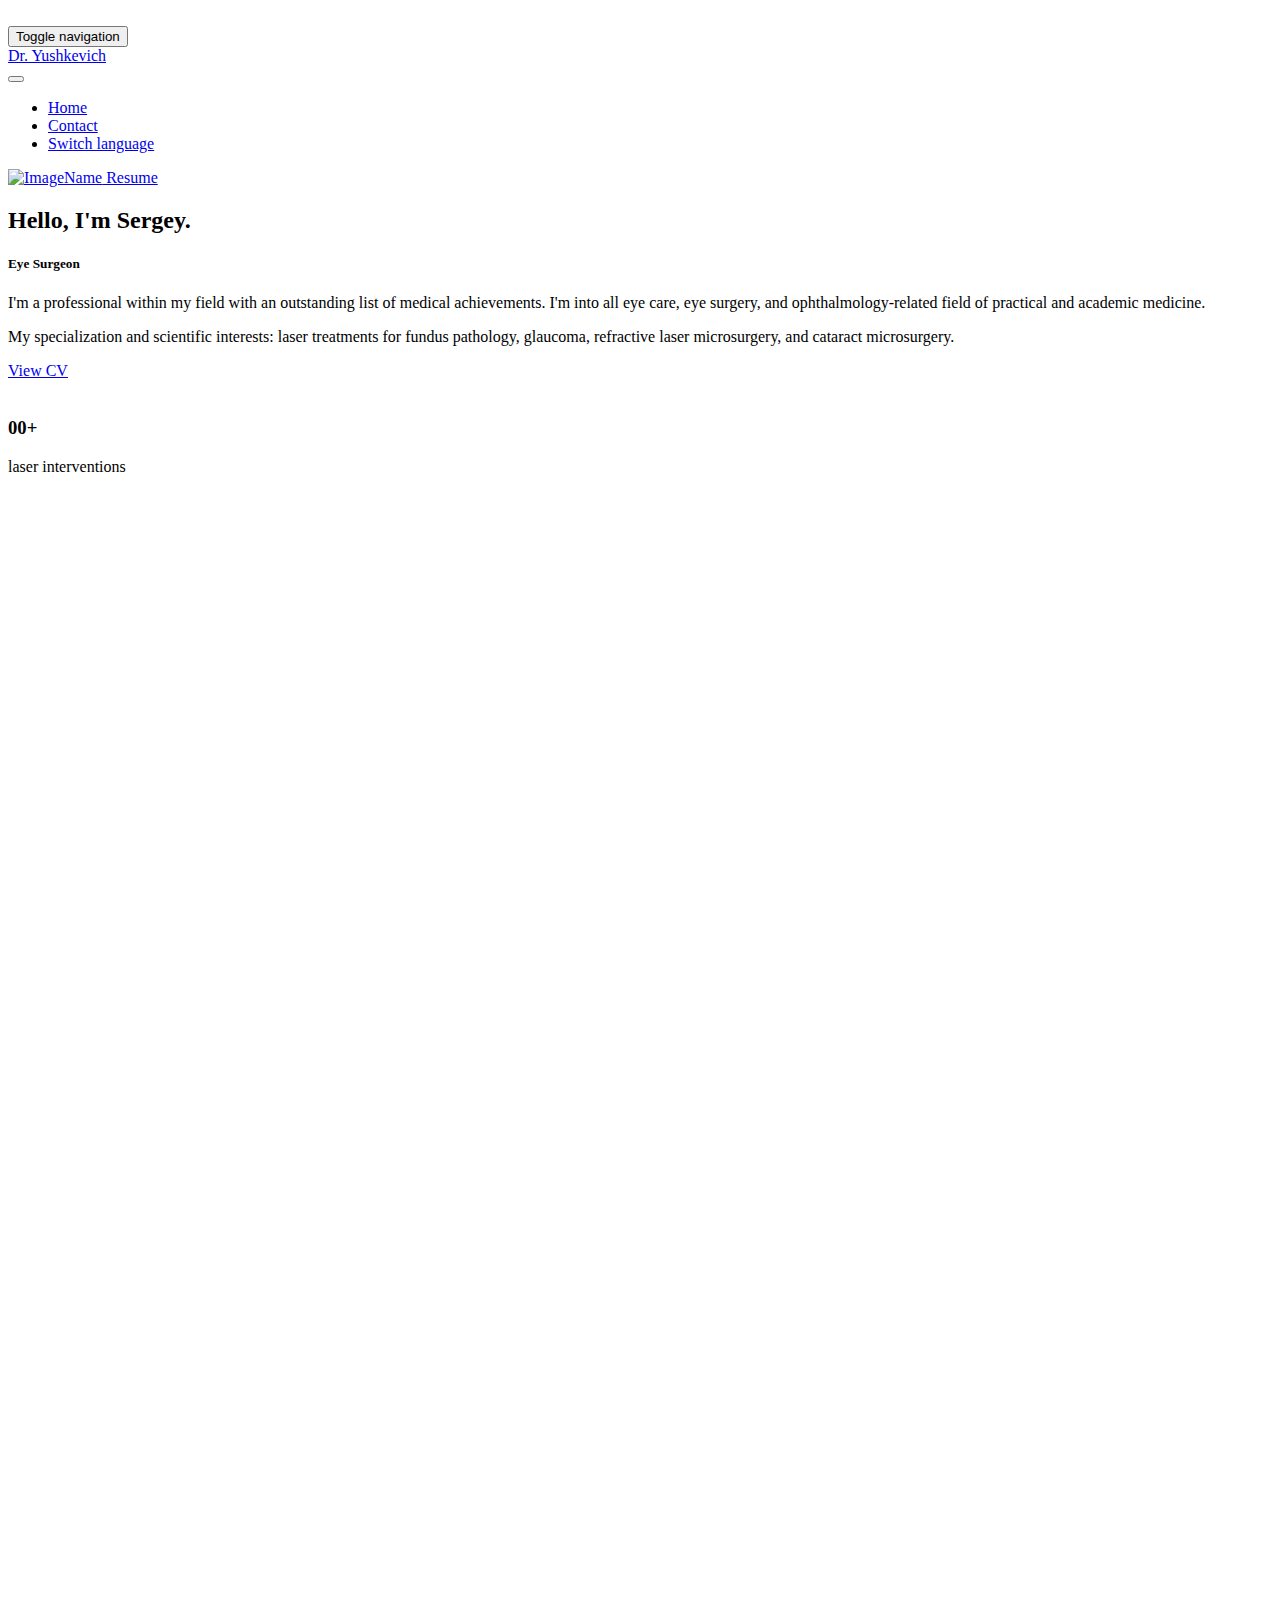
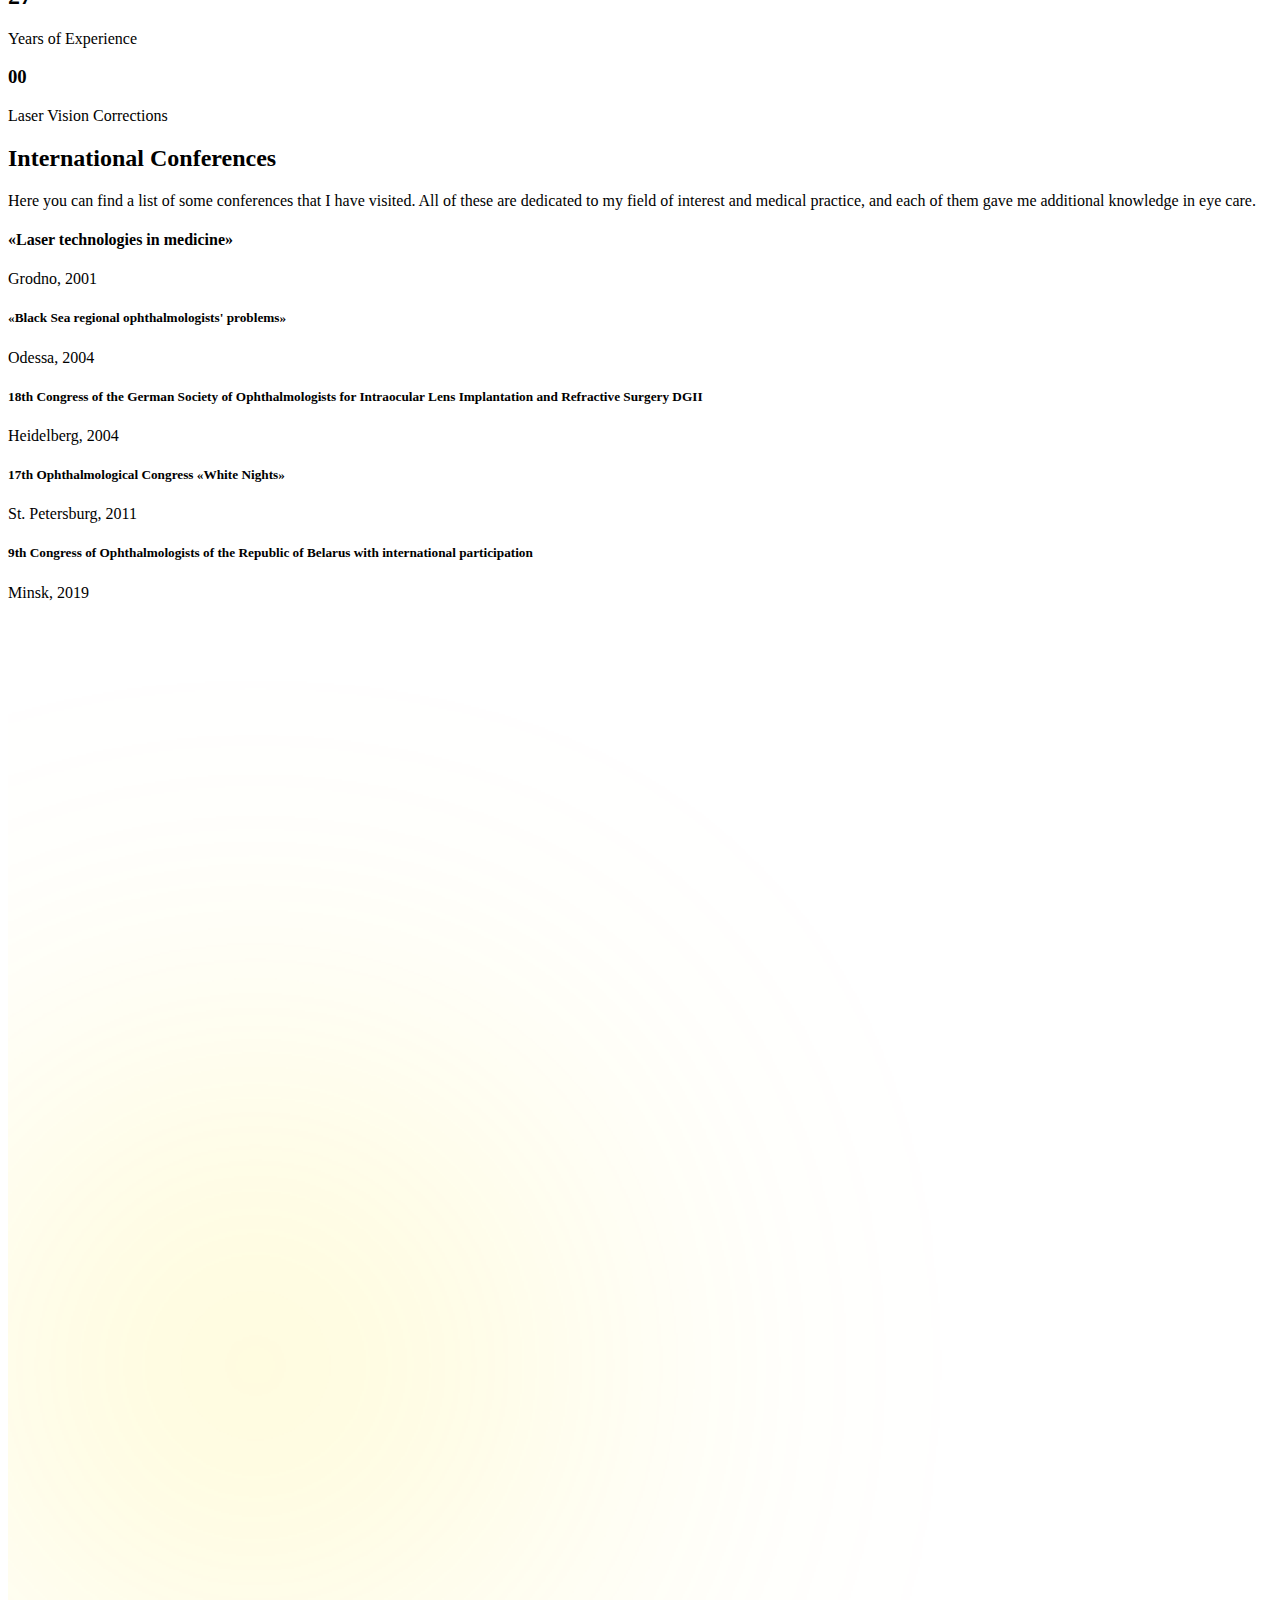
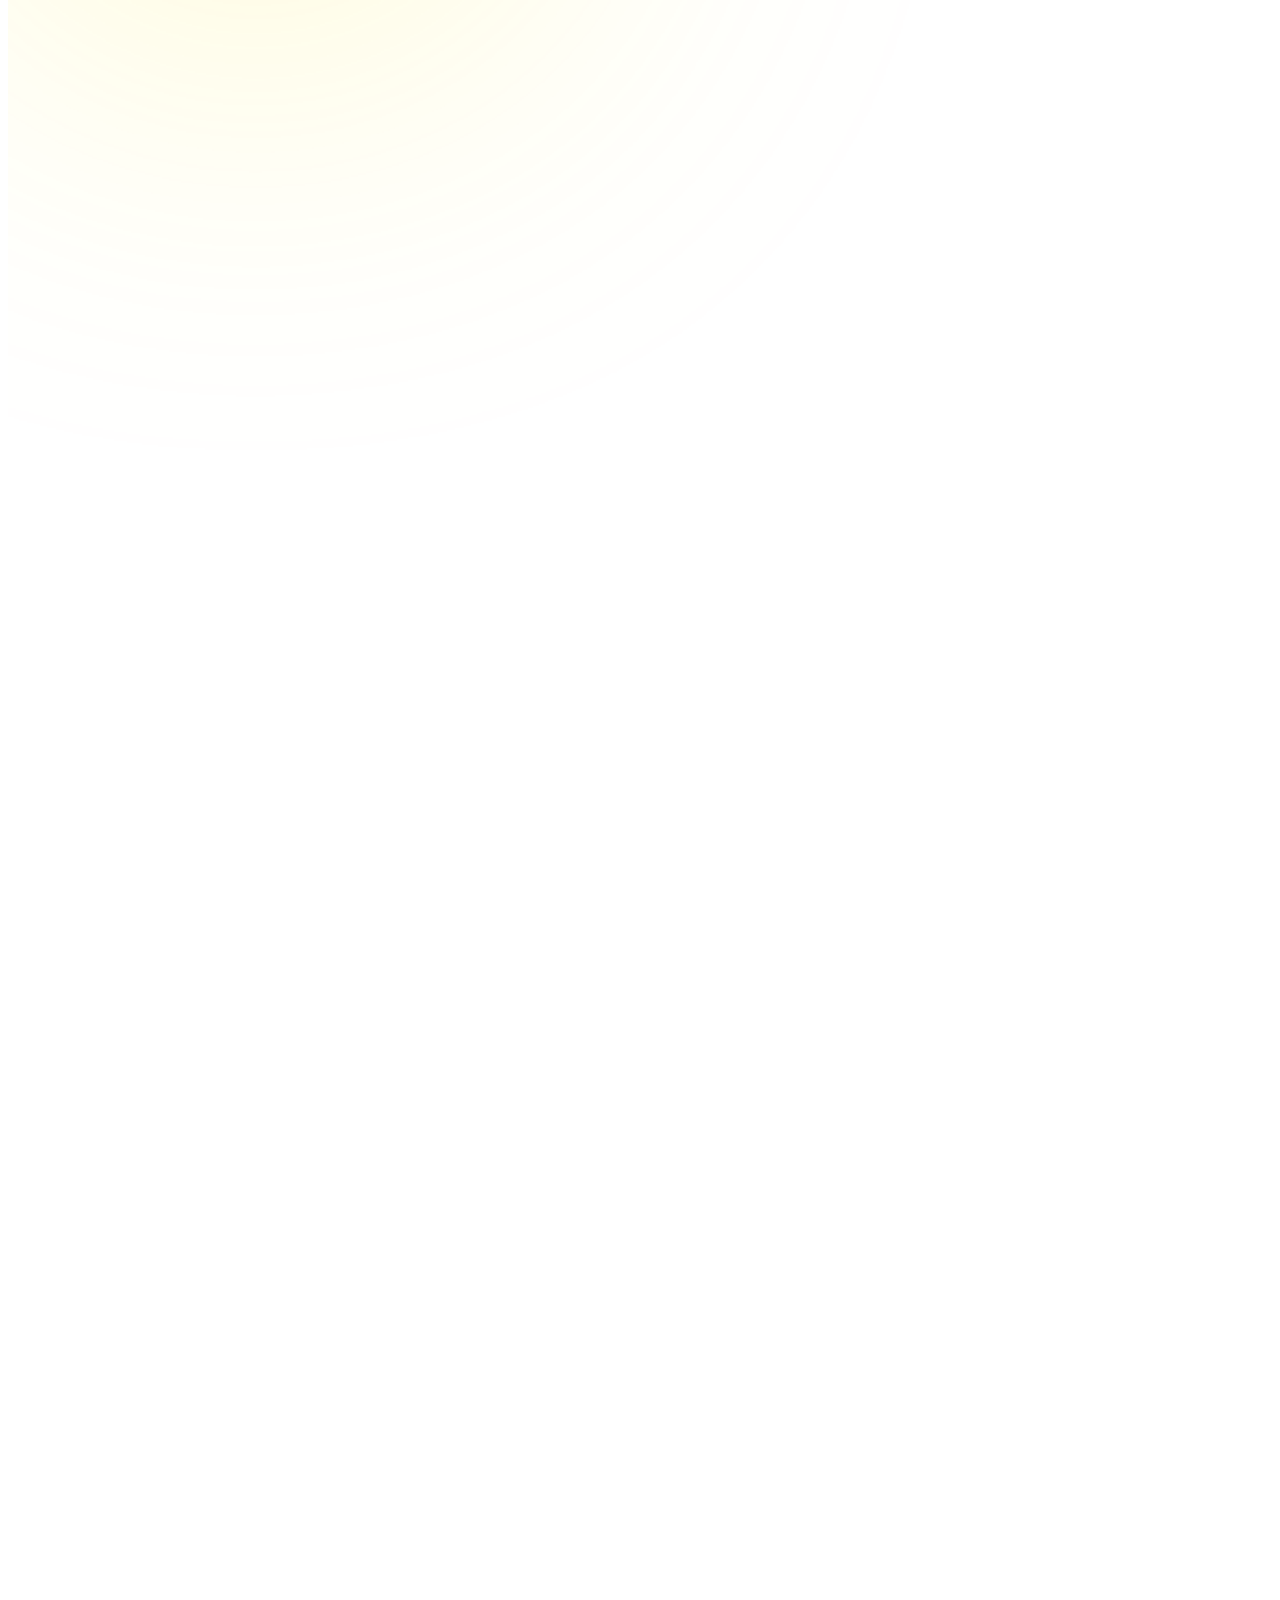
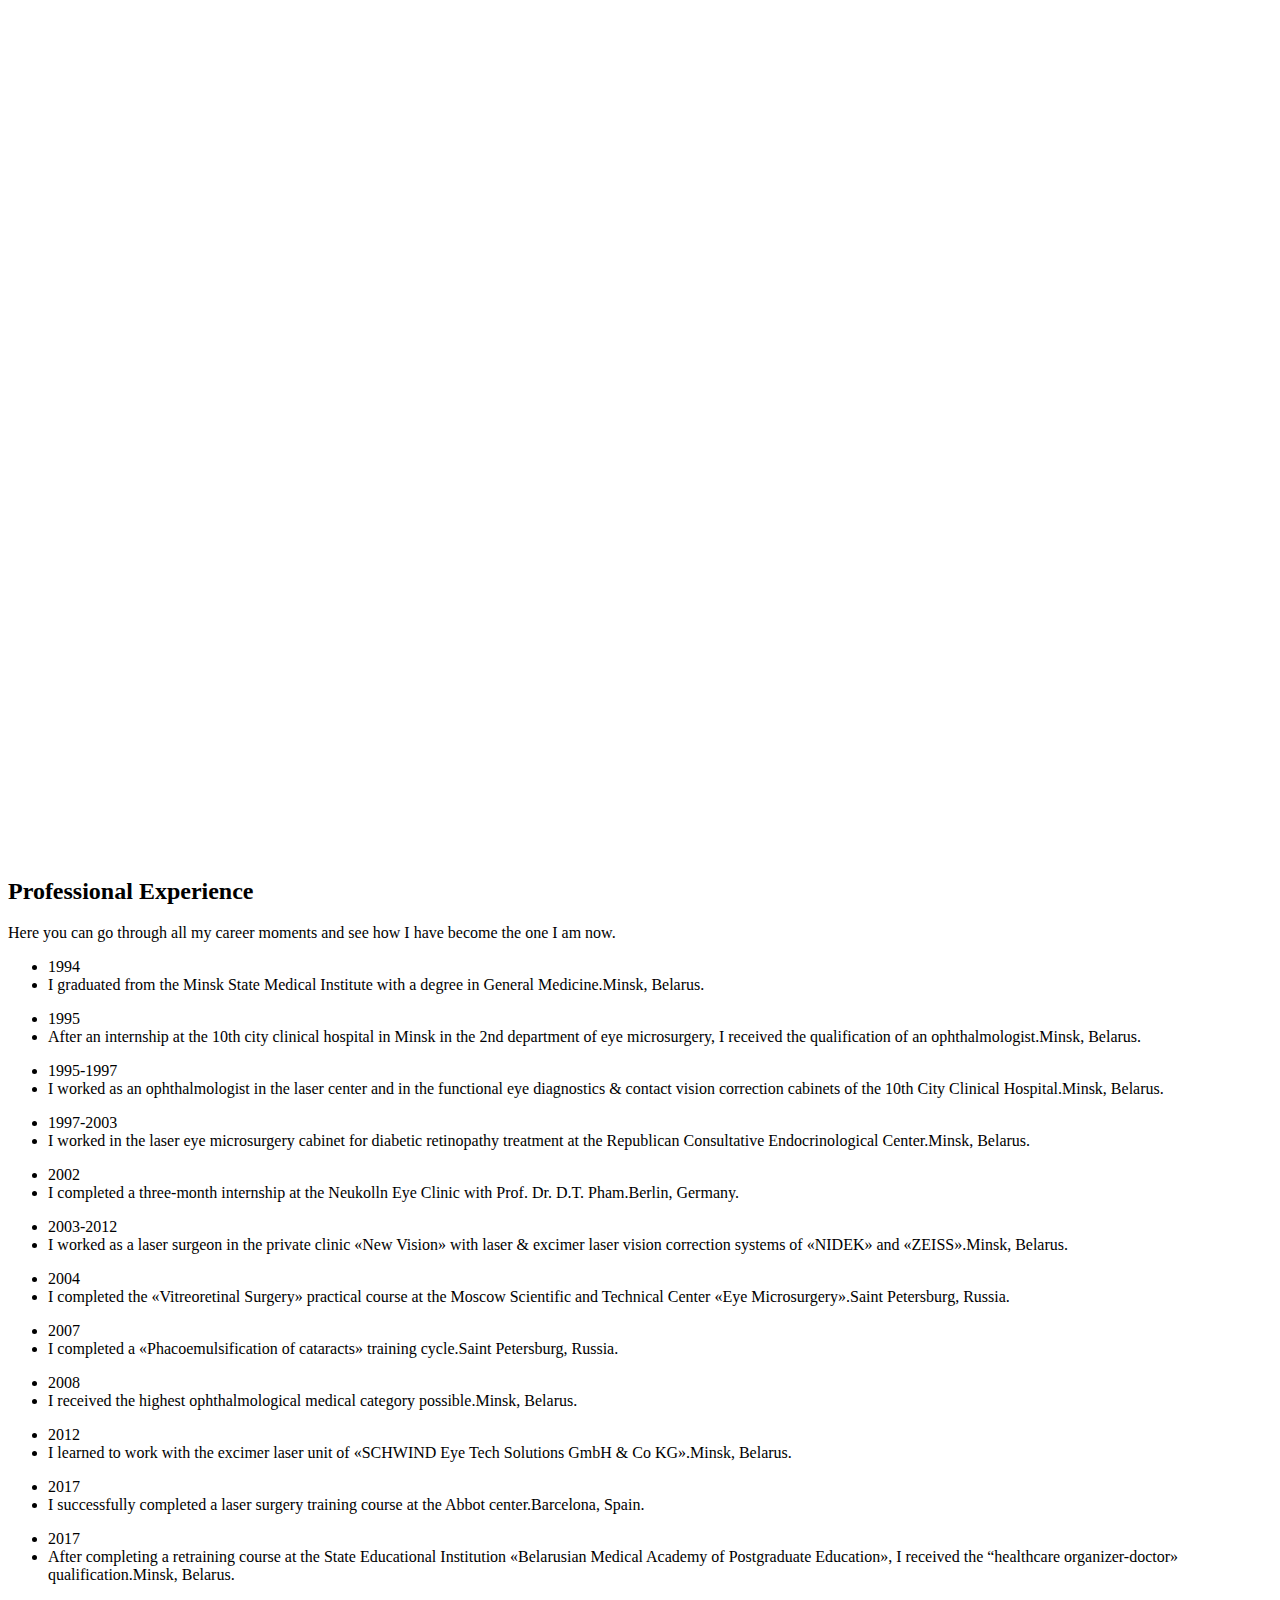
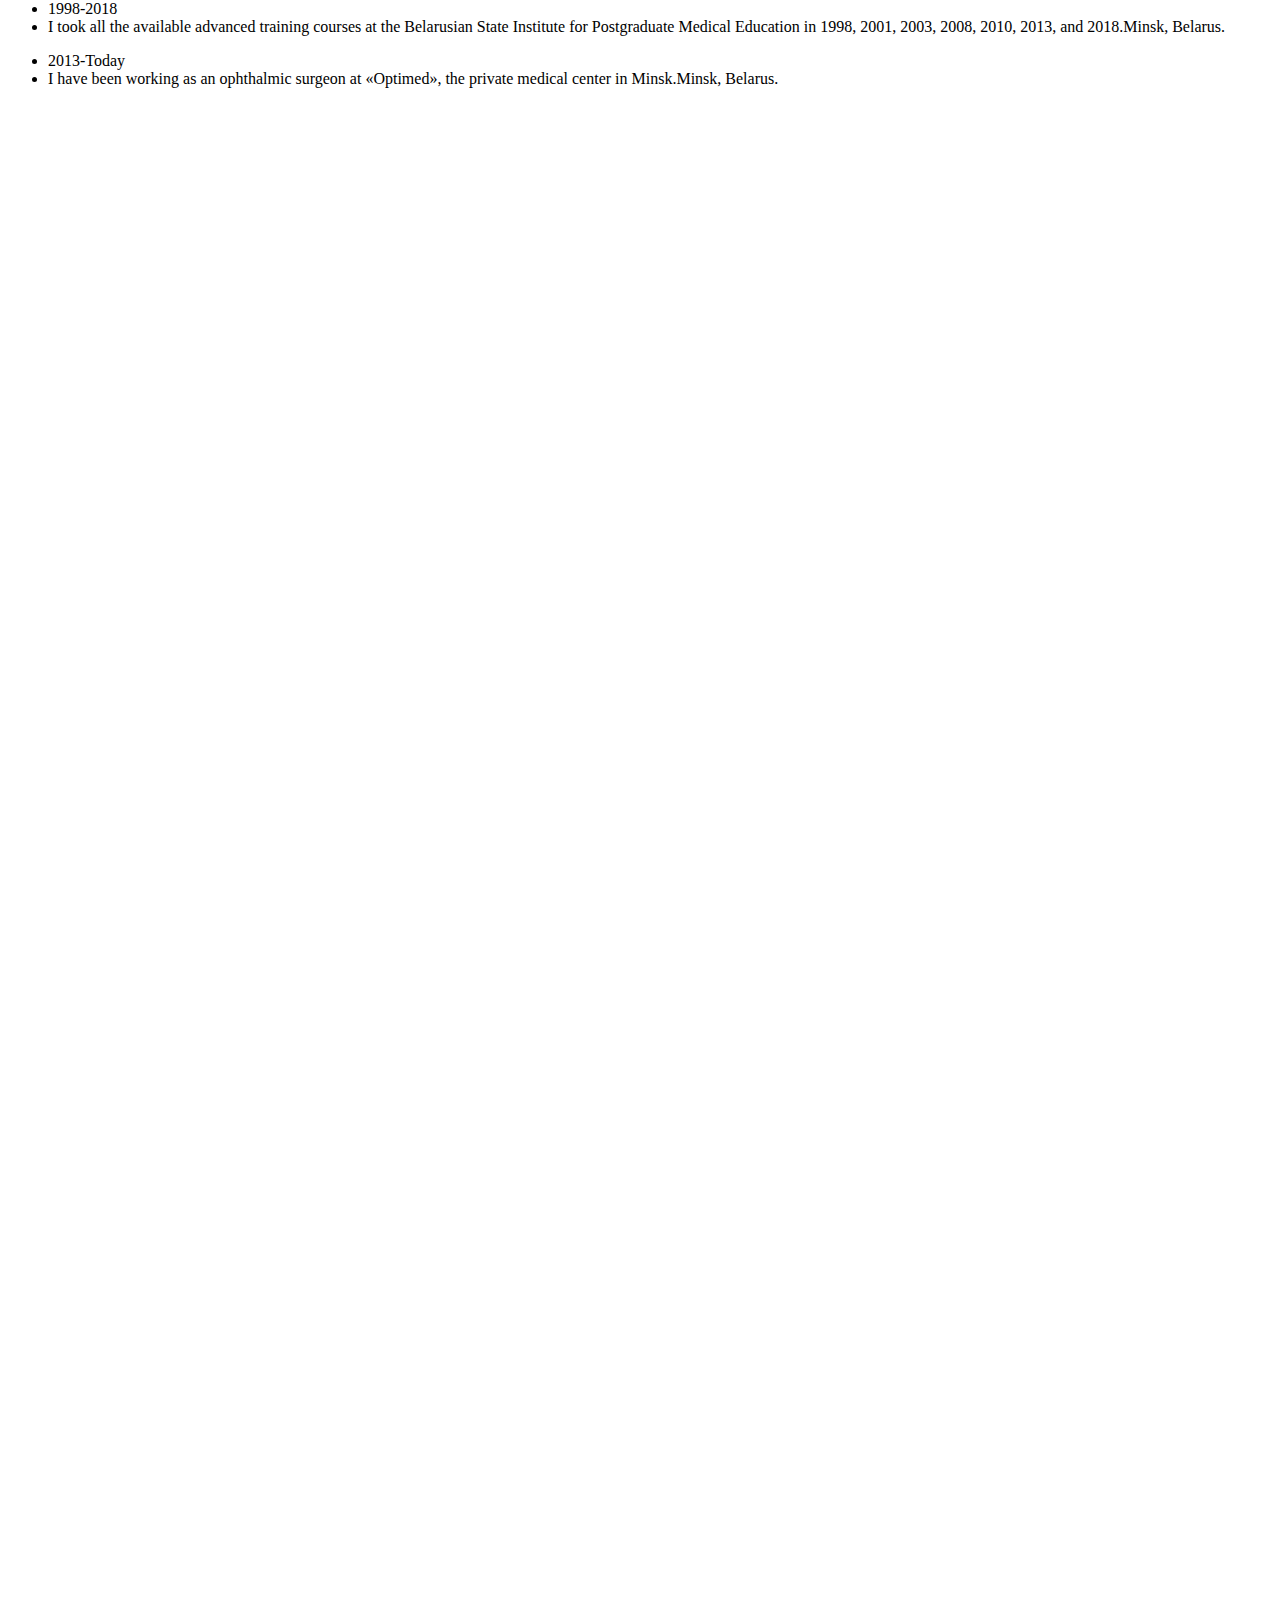
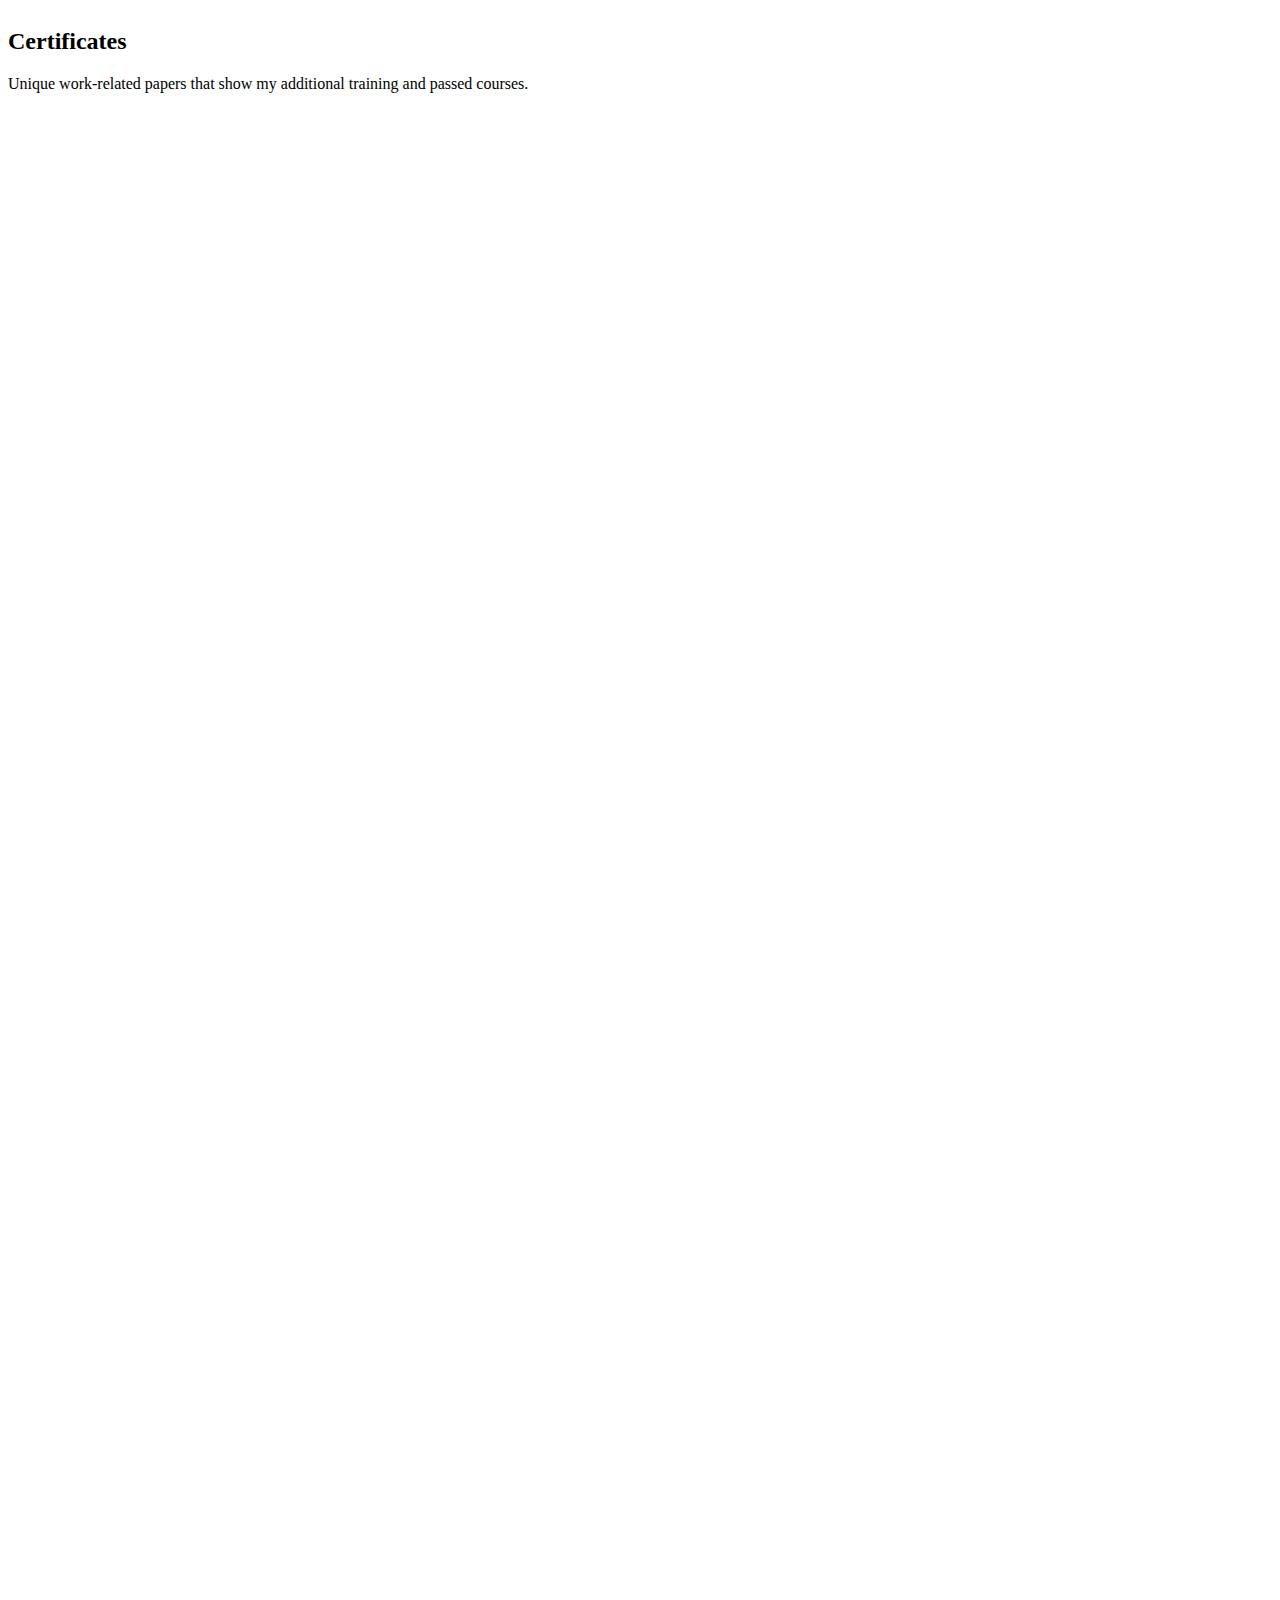
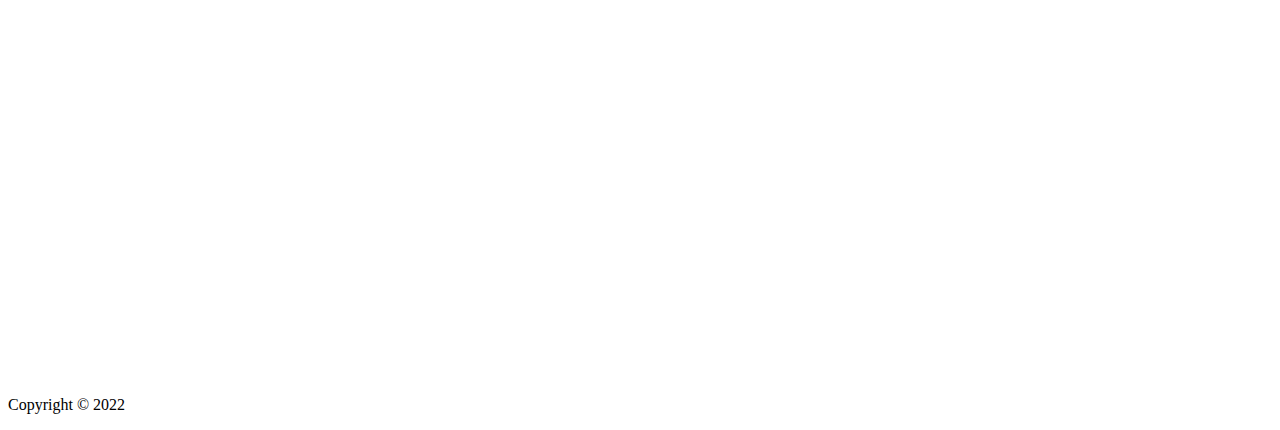
==== index.html @ 08cc0af2 "Add files via upload" ====
<!DOCTYPE html>
<html lang="en">

<head>
    <meta charset="utf-8">
    <meta http-equiv="X-UA-Compatible" content="IE=edge">
    <meta name="viewport" content="width=device-width, initial-scale=1">
    <meta name="author" content="wpOceans">
    <link rel="shortcut icon" type="image/png" href="assets/images/favicon.png">
    <title>Dr. Yushkevich -  Portfolio</title>
    <link href="assets/css/themify-icons.css" rel="stylesheet">
    <link href="assets/css/font-awesome.min.css" rel="stylesheet">
    <link href="assets/css/flaticon.css" rel="stylesheet">
    <link href="assets/css/bootstrap.min.css" rel="stylesheet">
    <link href="assets/css/magnific-popup.css" rel="stylesheet">
    <link href="assets/css/animate.css" rel="stylesheet">
    <link href="assets/css/owl.carousel.css" rel="stylesheet">
    <link href="assets/css/owl.theme.css" rel="stylesheet">
    <link href="assets/css/slick.css" rel="stylesheet">
    <link href="assets/css/slick-theme.css" rel="stylesheet">
    <link href="assets/css/swiper.min.css" rel="stylesheet">
    <link href="assets/css/nice-select.css" rel="stylesheet">
    <link href="assets/css/owl.transitions.css" rel="stylesheet">
    <link href="assets/css/jquery.fancybox.css" rel="stylesheet">
    <link href="assets/css/odometer-theme-default.css" rel="stylesheet">
    <link href="assets/sass/style.css" rel="stylesheet">
</head>

<body>

    <!-- start page-wrapper -->
    <div class="page-wrapper">
        <!-- start preloader -->
        <div class="preloader">
            <div class="vertical-centered-box">
                <div class="content">
                    <div class="loader-circle"></div>
                    <div class="loader-line-mask">
                        <div class="loader-line"></div>
                    </div>
                    <img src="assets/images/preloader.png" alt="">
                </div>
            </div>
        </div>
        <!-- end preloader -->
        <!-- Start header -->
        <header id="header" class="wpo-header-style-1">
            <div class="wpo-site-header">
                <nav class="navigation navbar navbar-expand-lg navbar-light">
                    <div class="container">
                        <div class="row align-items-center">
                            <div class="col-lg-3 col-md-3 col-3 d-lg-none dl-block">
                                <div class="mobail-menu">
                                    <button type="button" class="navbar-toggler open-btn">
                                        <span class="sr-only">Toggle navigation</span>
                                        <span class="icon-bar first-angle"></span>
                                        <span class="icon-bar middle-angle"></span>
                                        <span class="icon-bar last-angle"></span>
                                    </button>
                                </div>
                            </div>
                            <div class="col-lg-2 col-md-6 col-6">
                                <div class="navbar-header">
                                    <a class="navbar-brand site-logo" href="index.html"><img
                                            src="assets/images/logo.png" alt="">Dr. Yushkevich</a>
                                </div>
                            </div>
                            <div class="col-lg-8 col-md-1 col-1">
                                <div id="navbar" class="collapse navbar-collapse navigation-holder">
                                    <button class="menu-close"><i class="ti-close"></i></button>
                                    <ul class="nav navbar-nav mb-2 mb-lg-0">
                                        <li>
                                            <a href="index.html" class="active">Home</a>
                                        </li>
                                        <li>
                                            <a href="contact.html">Contact</a>
                                        </li>
                                        <li>
                                            <a href="index-ru.html">Switch language</a>
                                        </li>
                                    </ul>

                                </div><!-- end of nav-collapse -->
                            </div>
                            <div class="col-lg-2 col-md-2 col-2">
                                <div class="header-right">
                                    <div class="header-btn">
                                        <a class="theme-btn" download="My Cv" href="assets/images/cv.jpg"
                                            title="ImageName">
                                            <img class="hide-img" alt="ImageName" src="assets/images/cv.jpg">
                                            Resume
                                        </a>
                                    </div>
                                </div>
                            </div>
                        </div>
                    </div><!-- end of container -->
                </nav>
            </div>
        </header>
        <!-- end of header -->
        <!-- start of hero -->
        <section class="static-hero" id='div'>
            <div class="hero-container">
                <div class="hero-inner">
                    <div class="container">
                        <div class="row align-items-center">
                            <div class="col-xl-6 col-lg-6 col-12">
                                <div class="wpo-static-hero-inner">
                                    <div data-swiper-parallax="300" class="slide-title">
                                        <h2><span>Hello,</span>
                                            I'm Sergey.</h2>
                                    </div>
                                    <div data-swiper-parallax="300" class="slide-sub-title">
                                        <h5>Eye Surgeon</h5>
                                    </div>
                                    <div data-swiper-parallax="400" class="slide-text">
                                        <p>I'm a professional within my field with an outstanding list of medical achievements. I'm into all eye care, eye surgery, and ophthalmology-related field of practical and academic medicine.</p>
                                        <p>My specialization and scientific interests: laser treatments for fundus pathology, glaucoma, refractive laser microsurgery, and cataract microsurgery.</p>
                                    </div>
                                    <div class="clearfix"></div>
                                    <div class="slide-btn"><a class="theme-btn" href="#about">View CV</a></div>
                                </div>
                            </div>
                        </div>
                    </div>
                </div>
            </div>
            <div class="static-hero-right">
                <div class="static-hero-img">
                    <div class="static-hero-img-inner">
                        <img src="assets/images/slider/avatar1.jpg" alt="">
                        <div class="project floating-item">
                            <div class="icon">
                                <i class="fi flaticon-verified"></i>
                            </div>
                            <div class="p-text">
                                <h3><span class="odometer" data-count="20000">00</span>+</h3>
                                <p>laser interventions</p>
                            </div>
                        </div>
                    </div>
                </div>
            </div>
            <div class="shape-1">
                <svg width="1038" height="938" viewBox="0 0 1038 938" fill="none">
                    <g opacity="0.5" filter="url(#filter0_f_39_4392)">
                        <circle cx="290.5" cy="282.5" r="247.5" />
                    </g>
                    <defs>
                        <filter id="filter0_f_39_4392" x="-457" y="-465" width="1495" height="1495"
                            filterUnits="userSpaceOnUse" color-interpolation-filters="sRGB">
                            <feFlood flood-opacity="0" result="BackgroundImageFix" />
                            <feBlend mode="normal" in="SourceGraphic" in2="BackgroundImageFix" result="shape" />
                            <feGaussianBlur stdDeviation="250" result="effect1_foregroundBlur_39_4392" />
                        </filter>
                    </defs>
                </svg>
            </div>
            <div class="shape-2">
                <svg width="1295" height="938" viewBox="0 0 1295 938" fill="none">
                    <g opacity="0.4" filter="url(#filter0_f_39_4393)">
                        <circle cx="647.5" cy="561.5" r="247.5" />
                    </g>
                    <defs>
                        <filter id="filter0_f_39_4393" x="0" y="-86" width="1295" height="1295"
                            filterUnits="userSpaceOnUse" color-interpolation-filters="sRGB">
                            <feFlood flood-opacity="0" result="BackgroundImageFix" />
                            <feBlend mode="normal" in="SourceGraphic" in2="BackgroundImageFix" result="shape" />
                            <feGaussianBlur stdDeviation="200" result="effect1_foregroundBlur_39_4393" />
                        </filter>
                    </defs>
                </svg>
            </div>
            <div class="shape-3">
                <svg width="752" height="747" viewBox="0 0 752 747" fill="none">
                    <g opacity="0.45" filter="url(#filter0_f_39_4394)">
                        <circle cx="647.5" cy="99.5" r="247.5" />
                    </g>
                    <defs>
                        <filter id="filter0_f_39_4394" x="0" y="-548" width="1295" height="1295"
                            filterUnits="userSpaceOnUse" color-interpolation-filters="sRGB">
                            <feFlood flood-opacity="0" result="BackgroundImageFix" />
                            <feBlend mode="normal" in="SourceGraphic" in2="BackgroundImageFix" result="shape" />
                            <feGaussianBlur stdDeviation="200" result="effect1_foregroundBlur_39_4394" />
                        </filter>
                    </defs>
                </svg>
            </div>
            <div class="line-shape-1">
                <img src="assets/images/slider/line-1.png" alt="">
            </div>
            <div class="line-shape-2">
                <img src="assets/images/slider/line-2.png" alt="">
            </div>
        </section>
        <!-- end of hero slider -->

        <!-- start of wpo-about-area -->
        <div class="wpo-about-area section-padding" id="about">
            <div class="container">
                <div class="row align-items-center">
                    <div class="col-lg-5 col-md-12 col-sm-12">
                        <div class="wpo-about-exprience-wrap">
                            <div class="wpo-about-exprience">
                                <h2>27</h2>
                                <span>Years of Experience</span>
                            </div>
                            <div class="client">
                                <h3><span class="odometer" data-count="8000">00</span></h3>
                                <p>Laser Vision Corrections</p>
                            </div>
                        </div>
                    </div>
                    <div class="col-lg-6 offset-lg-0 col-md-12 col-sm-12">
                        <div class="wpo-about-content">
                            <div class="wpo-about-title">
                                <h2>International Conferences</h2>
                                <p>Here you can find a list of some conferences that I have visited. All of these are dedicated to my field of interest and medical practice, and each of them gave me additional knowledge in eye care.</p>
                            </div>
                            <div class="wpo-about-funfact">
                                <div class="grid">
                                    <div class="grid-inner">
                                        <h4><span></span>«Laser technologies in medicine»</h4>
                                        <p>Grodno, 2001</p>
                                    </div>
                                </div>
                                <div class="grid">
                                    <div class="grid-inner">
                                        <h5><span></span>«Black Sea regional ophthalmologists' problems»</h5>
                                        <p>Odessa, 2004</p>
                                    </div>
                                </div>
                                <div class="grid">
                                    <div class="grid-inner">
                                        <h5><span></span>18th Congress of the German Society of Ophthalmologists for Intraocular Lens Implantation and Refractive Surgery DGII</h5>
                                        <p>Heidelberg, 2004</p>
                                    </div>
                                </div>
                                <div class="grid">
                                    <div class="grid-inner">
                                        <h5><span></span>17th Ophthalmological Congress «White Nights»</h5>
                                        <p>St. Petersburg, 2011</p>
                                    </div>
                                </div>
                                <div class="grid">
                                    <div class="grid-inner">
                                        <h5><span></span>9th Congress of Ophthalmologists of the Republic of Belarus with international participation</h5>
                                        <p>Minsk, 2019</p>
                                    </div>
                                </div>

                            </div>
                        </div>
                    </div>
                </div>
            </div>
            <div class="ab-shape">
                <svg width="995" height="1495" viewBox="0 0 995 1495" fill="none">
                    <g opacity="0.3" filter="url(#filter0_f_39_4267)">
                        <circle cx="247.5" cy="747.5" r="247.5" fill="#FFE500" />
                    </g>
                    <defs>
                        <filter id="filter0_f_39_4267" x="-500" y="0" width="1495" height="1495"
                            filterUnits="userSpaceOnUse" color-interpolation-filters="sRGB">
                            <feFlood flood-opacity="0" result="BackgroundImageFix" />
                            <feBlend mode="normal" in="SourceGraphic" in2="BackgroundImageFix" result="shape" />
                            <feGaussianBlur stdDeviation="250" result="effect1_foregroundBlur_39_4267" />
                        </filter>
                    </defs>
                </svg>
            </div>
            <div class="ab-shape-s2">
                <svg width="1252" height="1901" viewBox="0 0 1252 1901" fill="none">
                    <g opacity="0.15" filter="url(#filter0_f_39_4265)">
                        <circle cx="950" cy="950.004" r="450" />
                    </g>
                    <defs>
                        <filter id="filter0_f_39_4265" x="-0.00012207" y="0.00402832" width="1900" height="1900"
                            filterUnits="userSpaceOnUse" color-interpolation-filters="sRGB">
                            <feFlood flood-opacity="0" result="BackgroundImageFix" />
                            <feBlend mode="normal" in="SourceGraphic" in2="BackgroundImageFix" result="shape" />
                            <feGaussianBlur stdDeviation="250" result="effect1_foregroundBlur_39_4265" />
                        </filter>
                    </defs>
                </svg>
            </div>
            <div class="line-shape-1">
                <img src="assets/images/about/shape1.png" alt="">
            </div>
            <div class="line-shape-2">
                <img src="assets/images/about/shape2.png" alt="">
            </div>
        </div>
        <!-- end of wpo-about-area -->

        <!-- start of wpo-work-area -->
        <div class="wpo-work-area section-padding">
            <div class="container">
                <div class="row justify-content-center">
                    <div class="col-lg-6 col-12">
                        <div class="wpo-section-title">
                            <h2>Professional Experience</h2>
                            <p>Here you can go through all my career moments and see how I have become the one I am now.</p>
                        </div>
                    </div>
                </div>
                <div class="wpo-work-wrap">
                    <div class="wpo-work-item">
                        <ul>
                            <li class="date">1994</li>
                            <li class="position">I graduated from the Minsk State Medical Institute with a degree in General Medicine.<span>Minsk, Belarus.</span></li>
                        </ul>
                    </div>
                    <div class="wpo-work-item">
                        <ul>
                            <li class="date">1995</li>
                            <li class="position">After an internship at the 10th city clinical hospital in Minsk in the 2nd department of eye microsurgery, I received the qualification of an ophthalmologist.<span>Minsk, Belarus.</span></li>
                        </ul>
                    </div><div class="wpo-work-item">
                        <ul>
                            <li class="date">1995-1997</li>
                            <li class="position">I worked as an ophthalmologist in the laser center and in the functional eye diagnostics & contact vision correction cabinets of the 10th City Clinical Hospital.<span>Minsk, Belarus.</span></li>
                        </ul>
                    </div>
                    <div class="wpo-work-item">
                        <ul>
                            <li class="date">1997-2003</li>
                            <li class="position">I worked in the laser eye microsurgery cabinet for diabetic retinopathy treatment at the Republican Consultative Endocrinological Center.<span>Minsk, Belarus.</span></li>
                        </ul>
                    </div>
                    <div class="wpo-work-item">
                        <ul>
                            <li class="date">2002</li>
                            <li class="position">I completed a three-month internship at the Neukolln Eye Clinic with Prof. Dr. D.T. Pham.<span>Berlin, Germany.</span></li>
                        </ul>
                    </div>
                    <div class="wpo-work-item">
                        <ul>
                            <li class="date">2003-2012</li>
                            <li class="position">I worked as a laser surgeon in the private clinic «New Vision» with laser & excimer laser vision correction systems of «NIDEK» and «ZEISS».<span>Minsk, Belarus.</span></li>
                        </ul>
                    </div>
                    <div class="wpo-work-item">
                        <ul>
                            <li class="date">2004</li>
                            <li class="position">I completed the «Vitreoretinal Surgery» practical course at the Moscow Scientific and Technical Center «Eye Microsurgery».<span>Saint Petersburg, Russia.</span></li>
                        </ul>
                    </div>
                    <div class="wpo-work-item">
                        <ul>
                            <li class="date">2007</li>
                            <li class="position">I completed a «Phacoemulsification of cataracts» training cycle.<span>Saint Petersburg, Russia.</span></li>
                        </ul>
                    </div>
                    <div class="wpo-work-item">
                        <ul>
                            <li class="date">2008</li>
                            <li class="position">I received the highest ophthalmological medical category possible.<span>Minsk, Belarus.</span></li>
                        </ul>
                    </div>
                    <div class="wpo-work-item">
                        <ul>
                            <li class="date">2012</li>
                            <li class="position">I learned to work with the excimer laser unit of «SCHWIND Eye Tech Solutions GmbH & Co KG».<span>Minsk, Belarus.</span></li>
                        </ul>
                    </div>
                    <div class="wpo-work-item">
                        <ul>
                            <li class="date">2017</li>
                            <li class="position">I successfully completed a laser surgery training course at the Abbot center.<span>Barcelona, Spain.</span></li>
                        </ul>
                    </div>
                    <div class="wpo-work-item">
                        <ul>
                            <li class="date">2017</li>
                            <li class="position">After completing a retraining course at the State Educational Institution «Belarusian Medical Academy of Postgraduate Education», I received the “healthcare organizer-doctor» qualification.<span>Minsk, Belarus.</span></li>
                        </ul>
                    </div>
                    <div class="wpo-work-item">
                        <ul>
                            <li class="date">1998-2018</li>
                            <li class="position">I took all the available advanced training courses at the Belarusian State Institute for Postgraduate Medical Education in 1998, 2001, 2003, 2008, 2010, 2013, and 2018.<span>Minsk, Belarus.</span></li>
                        </ul>
                    </div>
                    <div class="wpo-work-item">
                        <ul>
                            <li class="date">2013-Today</li>
                            <li class="position">I have been working as an ophthalmic surgeon at «Optimed», the private medical center in Minsk.<span>Minsk, Belarus.</span></li>
                        </ul>
                    </div>


                </div>
            </div>
            <div class="shape-wk">
                <svg width="1500" height="1500" viewBox="0 0 1500 1500" fill="none">
                    <g opacity="0.45" filter="url(#filter0_f_39_4214)">
                        <circle cx="750" cy="750" r="200" />
                    </g>
                    <defs>
                        <filter id="filter0_f_39_4214" x="0" y="0" width="1500" height="1500"
                            filterUnits="userSpaceOnUse" color-interpolation-filters="sRGB">
                            <feFlood flood-opacity="0" result="BackgroundImageFix" />
                            <feBlend mode="normal" in="SourceGraphic" in2="BackgroundImageFix" result="shape" />
                            <feGaussianBlur stdDeviation="275" result="effect1_foregroundBlur_39_4212" />
                        </filter>
                    </defs>
                </svg>
            </div>
        </div>
        <!-- end of wpo-work-area -->

        <!-- start of wpo-project-area -->
        <div class="wpo-project-area section-padding">
            <div class="container">
                <div class="wpo-section-title-s2">
                    <div class="row align-items-center">
                        <div class="col-lg-4 col-12">
                            <div class="title">
                                <h2>Certificates</h2>
                                <p>Unique work-related papers that show my additional training and passed courses.</p>
                            </div>
                        </div>
                        <div class="col-lg-6 offset-lg-2">
                            <div class="sec-title-icon">
                                <i class="fi flaticon-self-growth"></i>
                            </div>
                        </div>
                    </div>
                </div>
                <div class="wpo-project-wrap wpo-project-slide owl-carousel">
                    <div class="wpo-project-item">
                        <div class="wpo-project-img">
                            <img src="assets/images/certs/1.jpg" alt="">
                        </div>
                    </div>
                    <div class="wpo-project-item">
                        <div class="wpo-project-img">
                            <img src="assets/images/certs/2.jpg" alt="">
                        </div>
                    </div>
                    <div class="wpo-project-item">
                        <div class="wpo-project-img">
                            <img src="assets/images/certs/3.jpg" alt="">
                        </div>
                    </div>
                    <div class="wpo-project-item">
                        <div class="wpo-project-img">
                            <img src="assets/images/certs/4.jpg" alt="">
                        </div>
                    </div>
                    <div class="wpo-project-item">
                        <div class="wpo-project-img">
                            <img src="assets/images/certs/5.jpg" alt="">
                        </div>
                    </div>
                    <div class="wpo-project-item">
                        <div class="wpo-project-img">
                            <img src="assets/images/certs/6.jpg" alt="">
                        </div>
                    </div>
                    <div class="wpo-project-item">
                        <div class="wpo-project-img">
                            <img src="assets/images/certs/7.jpg" alt="">
                        </div>
                    </div>
                    <div class="wpo-project-item">
                        <div class="wpo-project-img">
                            <img src="assets/images/certs/8.jpg" alt="">
                        </div>
                    </div>
                </div>
            </div>
            <div class="shape-p">
                <svg width="1325" height="1687" viewBox="0 0 1325 1687" fill="none">
                    <g filter="url(#filter0_f_39_4166)">
                        <circle cx="481.5" cy="843.5" r="343.5" fill-opacity="0.27" />
                    </g>
                    <defs>
                        <filter id="filter0_f_39_4166" x="-362" y="0" width="1687" height="1687"
                            filterUnits="userSpaceOnUse" color-interpolation-filters="sRGB">
                            <feFlood flood-opacity="0" result="BackgroundImageFix" />
                            <feBlend mode="normal" in="SourceGraphic" in2="BackgroundImageFix" result="shape" />
                            <feGaussianBlur stdDeviation="250" result="effect1_foregroundBlur_39_4166" />
                        </filter>
                    </defs>
                </svg>
            </div>
            <div class="line-shape-1">
                <img src="assets/images/project/line-1.png" alt="">
            </div>
            <div class="line-shape-2">
                <img src="assets/images/project/line-2.png" alt="">
            </div>
        </div>
        <!-- end of wpo-project-area -->

        <!-- start wpo-site-footer -->
        <footer class="wpo-site-footer">
            <div class="lower-footer">
                <div class="container">
                    <div class="row">
                        <div class="separator"></div>
                        <p class="copyright">Copyright &copy; 2022</p>
                    </div>
                </div>
            </div>
        </footer>
        <!-- end wpo-site-footer -->


    </div>
    <!-- end of page-wrapper -->

    <!-- All JavaScript files
    ================================================== -->
    <script src="assets/js/jquery.min.js"></script>
    <script src="assets/js/bootstrap.bundle.min.js"></script>
    <!-- Plugins for this template -->
    <script src="assets/js/modernizr.custom.js"></script>
    <script src="assets/js/jquery.dlmenu.js"></script>
    <script src="assets/js/jquery-plugin-collection.js"></script>
    <!-- Moving Animation -->
    <script src="assets/js/moving-animation.js"></script>
    <!-- Custom script for this template -->
    <script src="assets/js/script.js"></script>
</body>

</html>
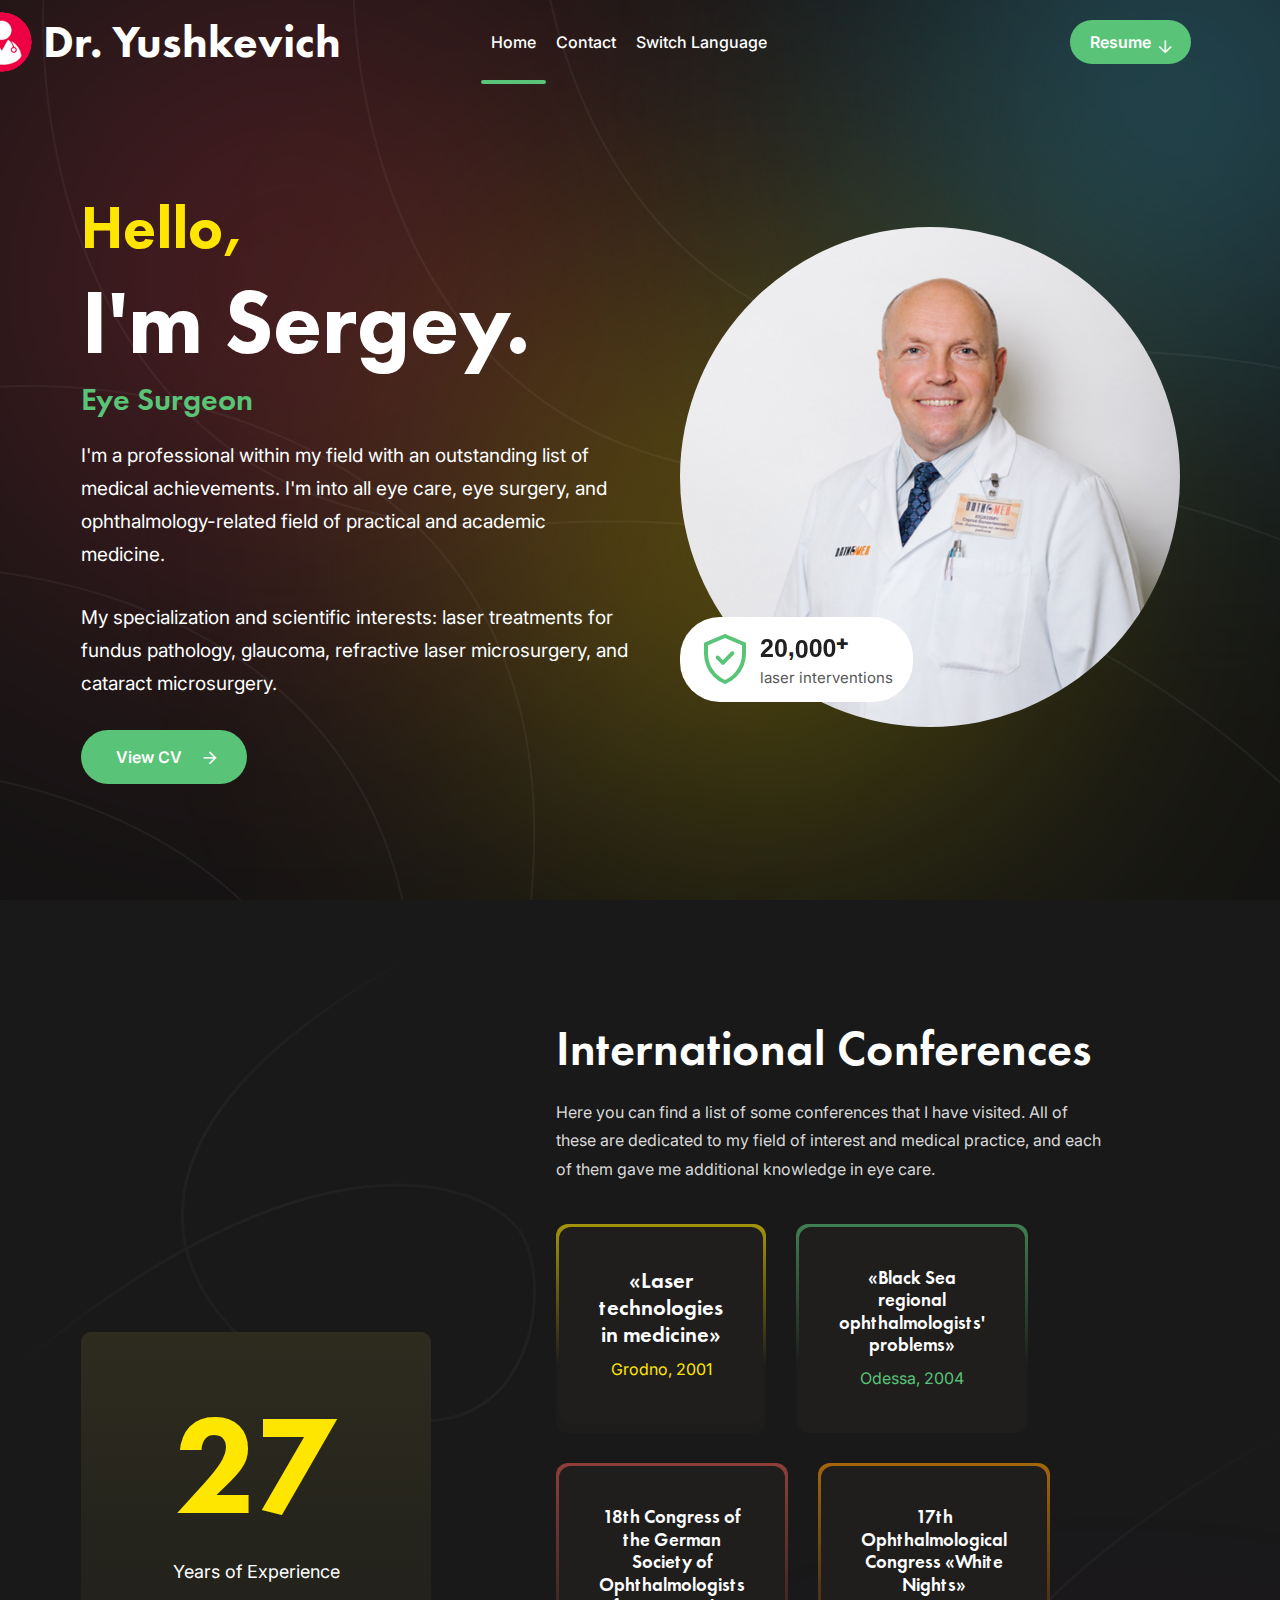
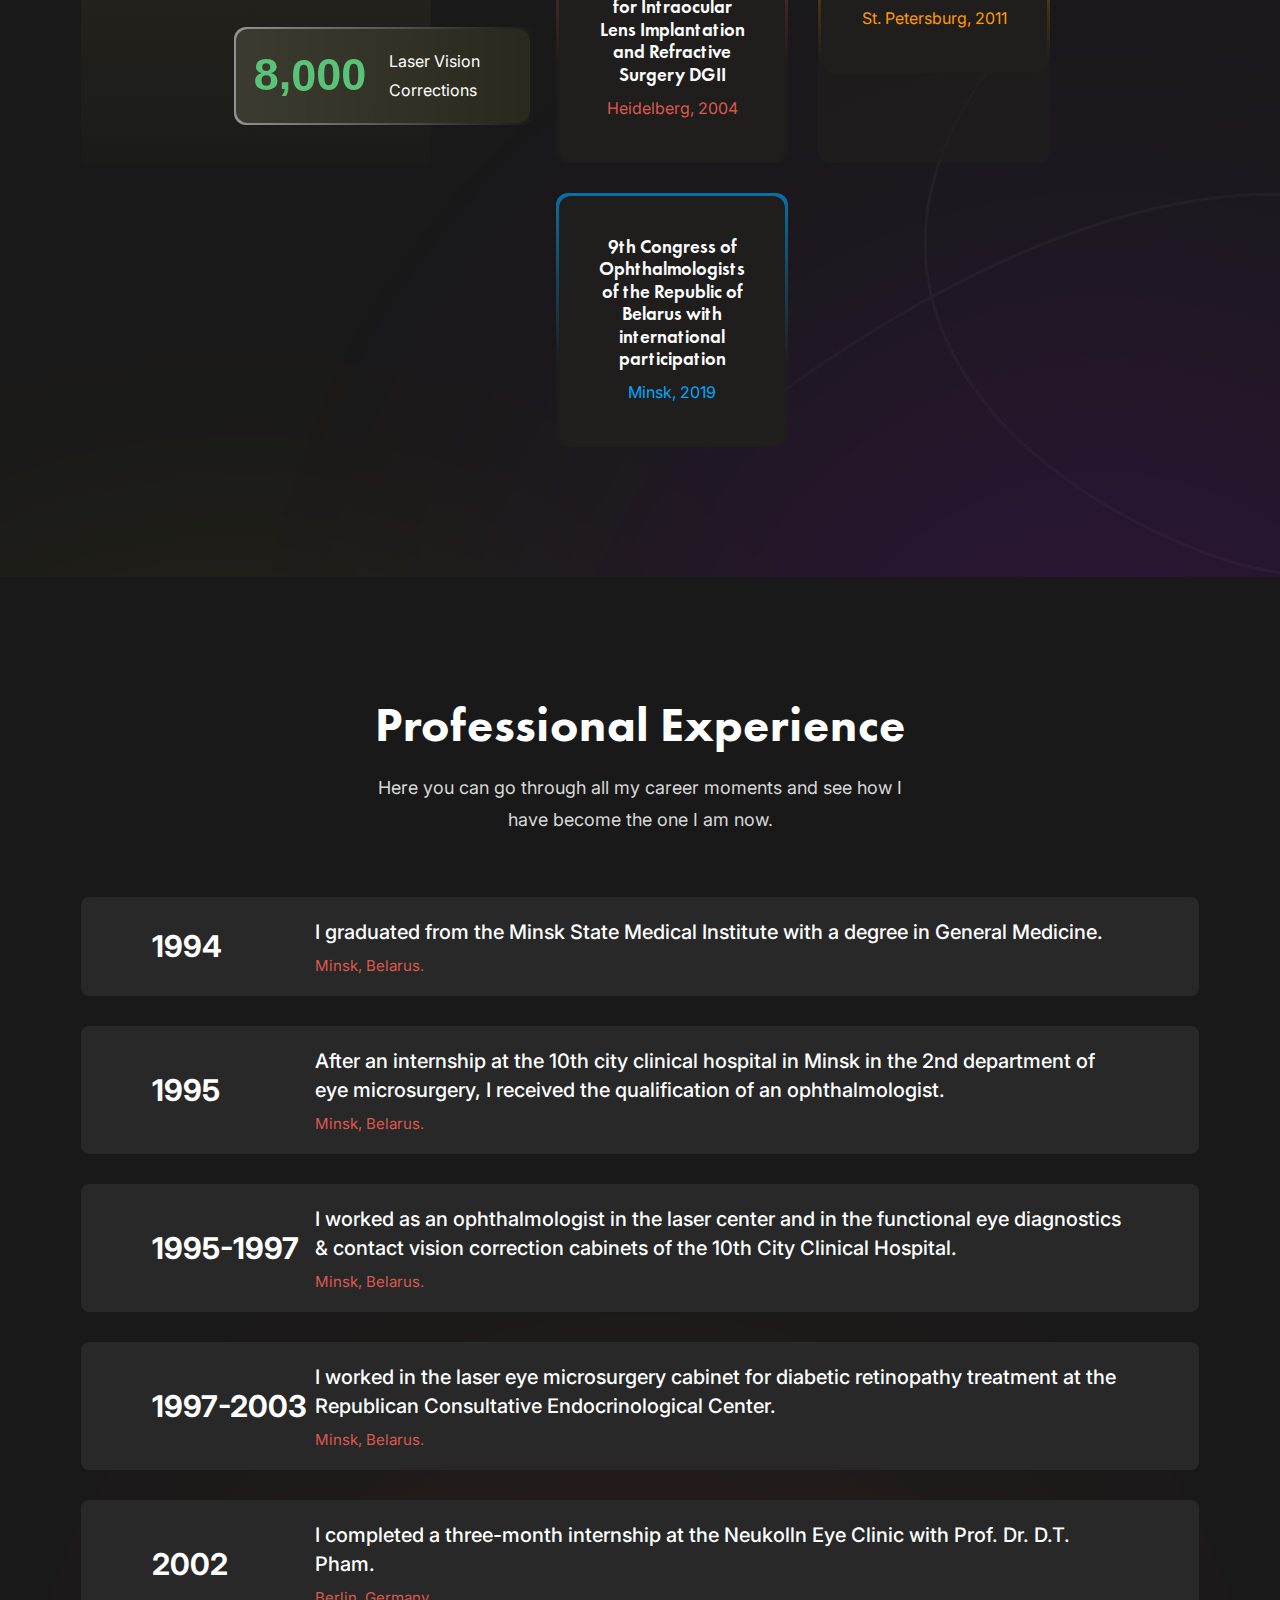
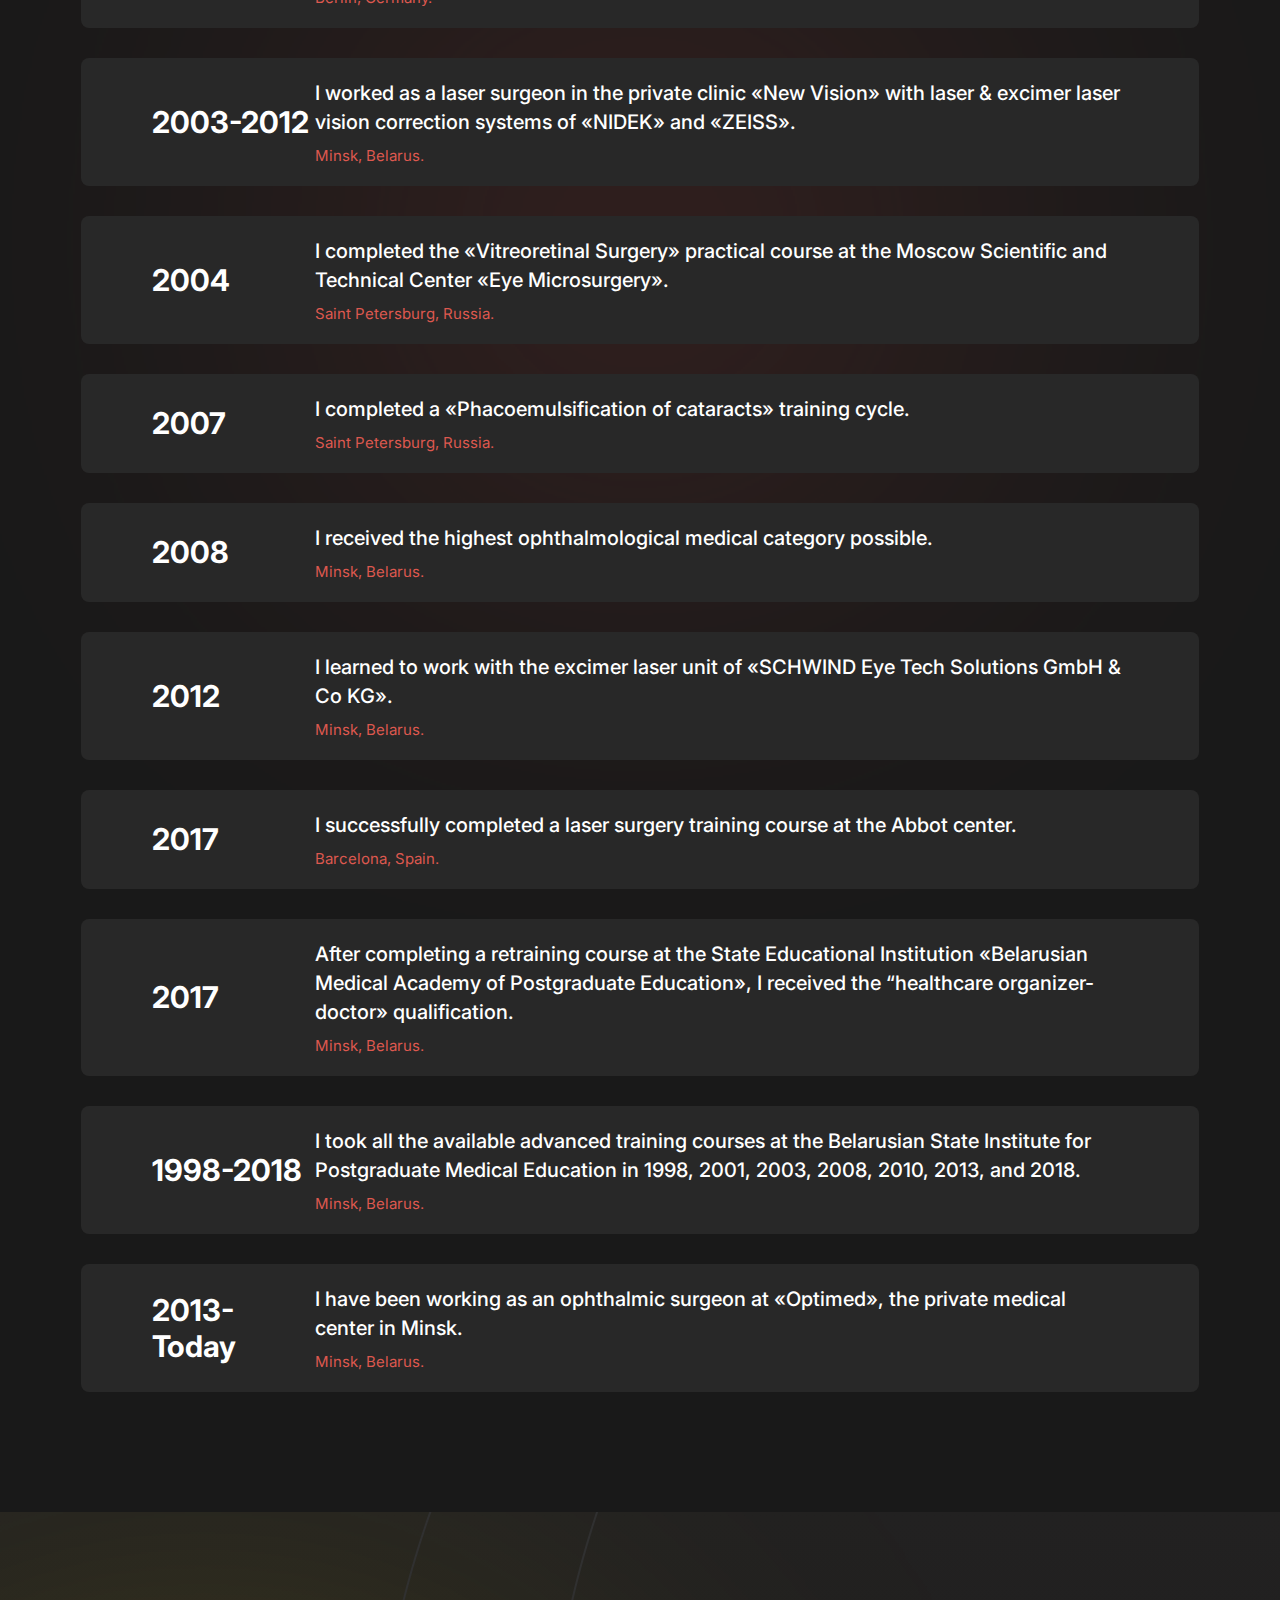
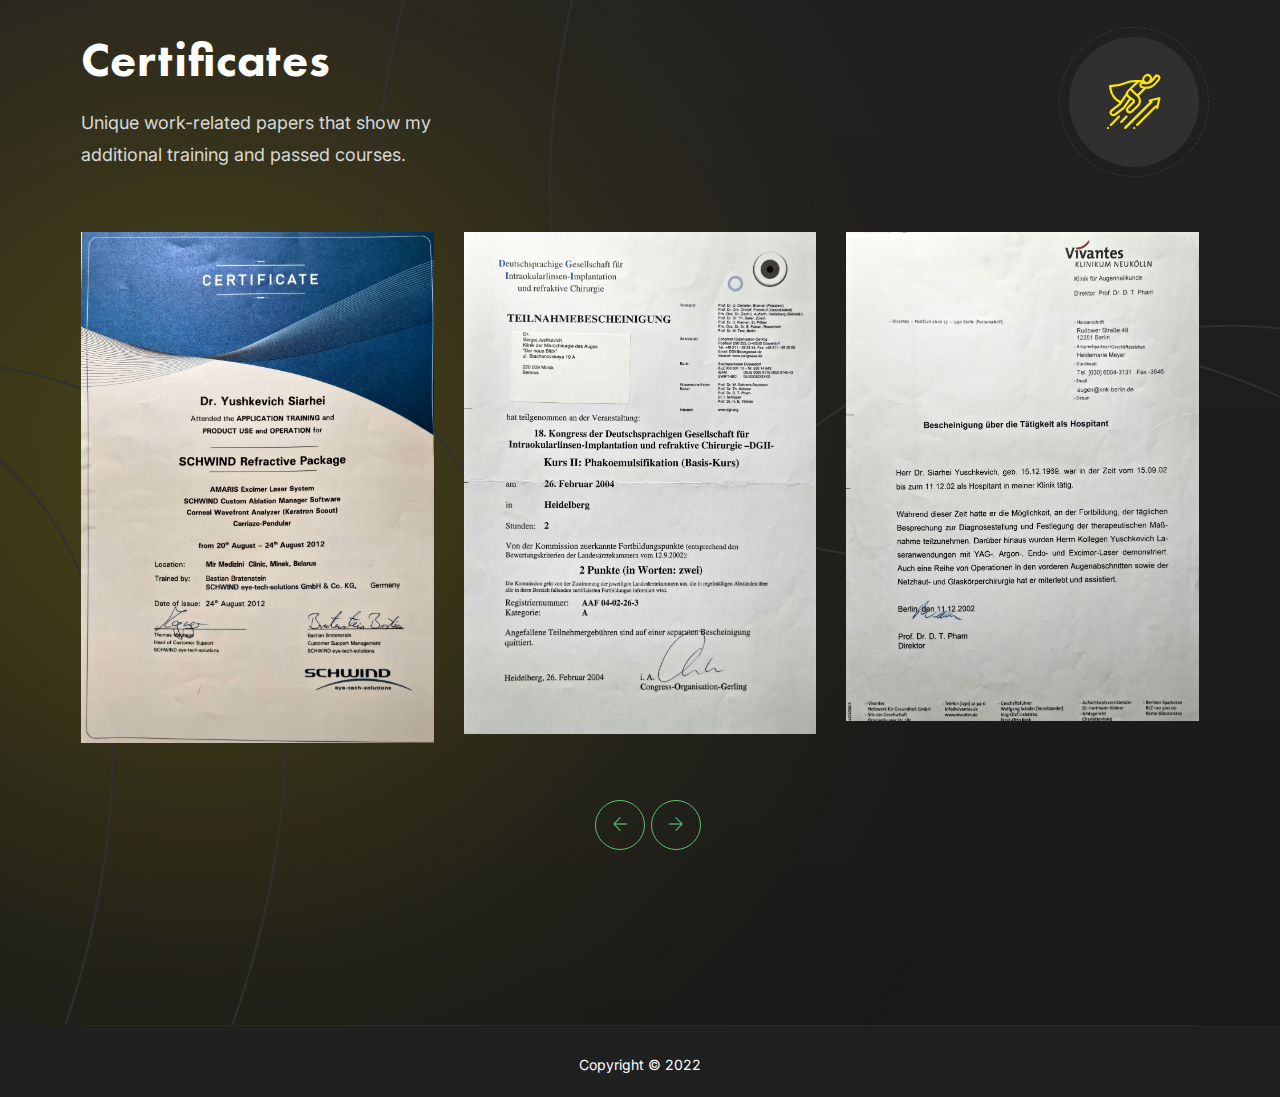
==== commit 6411c69e: "Update index.html" ====
--- a/index.html
+++ b/index.html
@@ -61,7 +61,7 @@
                             </div>
                             <div class="col-lg-2 col-md-6 col-6">
                                 <div class="navbar-header">
-                                    <a class="navbar-brand site-logo" href="index.html"><img
+                                    <a class="navbar-brand site-logo" href="index"><img
                                             src="assets/images/logo.png" alt="">Dr. Yushkevich</a>
                                 </div>
                             </div>
@@ -70,13 +70,13 @@
                                     <button class="menu-close"><i class="ti-close"></i></button>
                                     <ul class="nav navbar-nav mb-2 mb-lg-0">
                                         <li>
-                                            <a href="index.html" class="active">Home</a>
+                                            <a href="index" class="active">Home</a>
                                         </li>
                                         <li>
-                                            <a href="contact.html">Contact</a>
+                                            <a href="contact">Contact</a>
                                         </li>
                                         <li>
-                                            <a href="index-ru.html">Switch language</a>
+                                            <a href="index-ru">Switch language</a>
                                         </li>
                                     </ul>
 
@@ -527,4 +527,4 @@
     <script src="assets/js/script.js"></script>
 </body>
 
-</html>+</html>
--- a/assets/css/themify-icons.css
+++ b/assets/css/themify-icons.css
@@ -0,0 +1,1081 @@
+@font-face {
+	font-family: 'themify';
+	src:url('../fonts/themify.eot?-fvbane');
+	src:url('../fonts/themify.eot?#iefix-fvbane') format('embedded-opentype'),
+		url('../fonts/themify.woff?-fvbane') format('woff'),
+		url('../fonts/themify.ttf?-fvbane') format('truetype'),
+		url('../fonts/themify.svg?-fvbane#themify') format('svg');
+	font-weight: normal;
+	font-style: normal;
+}
+
+[class^="ti-"], [class*=" ti-"] {
+	font-family: 'themify';
+	speak: none;
+	font-style: normal;
+	font-weight: normal;
+	font-variant: normal;
+	text-transform: none;
+	line-height: 1;
+
+	/* Better Font Rendering =========== */
+	-webkit-font-smoothing: antialiased;
+	-moz-osx-font-smoothing: grayscale;
+}
+
+.ti-wand:before {
+	content: "\e600";
+}
+.ti-volume:before {
+	content: "\e601";
+}
+.ti-user:before {
+	content: "\e602";
+}
+.ti-unlock:before {
+	content: "\e603";
+}
+.ti-unlink:before {
+	content: "\e604";
+}
+.ti-trash:before {
+	content: "\e605";
+}
+.ti-thought:before {
+	content: "\e606";
+}
+.ti-target:before {
+	content: "\e607";
+}
+.ti-tag:before {
+	content: "\e608";
+}
+.ti-tablet:before {
+	content: "\e609";
+}
+.ti-star:before {
+	content: "\e60a";
+}
+.ti-spray:before {
+	content: "\e60b";
+}
+.ti-signal:before {
+	content: "\e60c";
+}
+.ti-shopping-cart:before {
+	content: "\e60d";
+}
+.ti-shopping-cart-full:before {
+	content: "\e60e";
+}
+.ti-settings:before {
+	content: "\e60f";
+}
+.ti-search:before {
+	content: "\e610";
+}
+.ti-zoom-in:before {
+	content: "\e611";
+}
+.ti-zoom-out:before {
+	content: "\e612";
+}
+.ti-cut:before {
+	content: "\e613";
+}
+.ti-ruler:before {
+	content: "\e614";
+}
+.ti-ruler-pencil:before {
+	content: "\e615";
+}
+.ti-ruler-alt:before {
+	content: "\e616";
+}
+.ti-bookmark:before {
+	content: "\e617";
+}
+.ti-bookmark-alt:before {
+	content: "\e618";
+}
+.ti-reload:before {
+	content: "\e619";
+}
+.ti-plus:before {
+	content: "\e61a";
+}
+.ti-pin:before {
+	content: "\e61b";
+}
+.ti-pencil:before {
+	content: "\e61c";
+}
+.ti-pencil-alt:before {
+	content: "\e61d";
+}
+.ti-paint-roller:before {
+	content: "\e61e";
+}
+.ti-paint-bucket:before {
+	content: "\e61f";
+}
+.ti-na:before {
+	content: "\e620";
+}
+.ti-mobile:before {
+	content: "\e621";
+}
+.ti-minus:before {
+	content: "\e622";
+}
+.ti-medall:before {
+	content: "\e623";
+}
+.ti-medall-alt:before {
+	content: "\e624";
+}
+.ti-marker:before {
+	content: "\e625";
+}
+.ti-marker-alt:before {
+	content: "\e626";
+}
+.ti-arrow-up:before {
+	content: "\e627";
+}
+.ti-arrow-right:before {
+	content: "\e628";
+}
+.ti-arrow-left:before {
+	content: "\e629";
+}
+.ti-arrow-down:before {
+	content: "\e62a";
+}
+.ti-lock:before {
+	content: "\e62b";
+}
+.ti-location-arrow:before {
+	content: "\e62c";
+}
+.ti-link:before {
+	content: "\e62d";
+}
+.ti-layout:before {
+	content: "\e62e";
+}
+.ti-layers:before {
+	content: "\e62f";
+}
+.ti-layers-alt:before {
+	content: "\e630";
+}
+.ti-key:before {
+	content: "\e631";
+}
+.ti-import:before {
+	content: "\e632";
+}
+.ti-image:before {
+	content: "\e633";
+}
+.ti-heart:before {
+	content: "\e634";
+}
+.ti-heart-broken:before {
+	content: "\e635";
+}
+.ti-hand-stop:before {
+	content: "\e636";
+}
+.ti-hand-open:before {
+	content: "\e637";
+}
+.ti-hand-drag:before {
+	content: "\e638";
+}
+.ti-folder:before {
+	content: "\e639";
+}
+.ti-flag:before {
+	content: "\e63a";
+}
+.ti-flag-alt:before {
+	content: "\e63b";
+}
+.ti-flag-alt-2:before {
+	content: "\e63c";
+}
+.ti-eye:before {
+	content: "\e63d";
+}
+.ti-export:before {
+	content: "\e63e";
+}
+.ti-exchange-vertical:before {
+	content: "\e63f";
+}
+.ti-desktop:before {
+	content: "\e640";
+}
+.ti-cup:before {
+	content: "\e641";
+}
+.ti-crown:before {
+	content: "\e642";
+}
+.ti-comments:before {
+	content: "\e643";
+}
+.ti-comment:before {
+	content: "\e644";
+}
+.ti-comment-alt:before {
+	content: "\e645";
+}
+.ti-close:before {
+	content: "\e646";
+}
+.ti-clip:before {
+	content: "\e647";
+}
+.ti-angle-up:before {
+	content: "\e648";
+}
+.ti-angle-right:before {
+	content: "\e649";
+}
+.ti-angle-left:before {
+	content: "\e64a";
+}
+.ti-angle-down:before {
+	content: "\e64b";
+}
+.ti-check:before {
+	content: "\e64c";
+}
+.ti-check-box:before {
+	content: "\e64d";
+}
+.ti-camera:before {
+	content: "\e64e";
+}
+.ti-announcement:before {
+	content: "\e64f";
+}
+.ti-brush:before {
+	content: "\e650";
+}
+.ti-briefcase:before {
+	content: "\e651";
+}
+.ti-bolt:before {
+	content: "\e652";
+}
+.ti-bolt-alt:before {
+	content: "\e653";
+}
+.ti-blackboard:before {
+	content: "\e654";
+}
+.ti-bag:before {
+	content: "\e655";
+}
+.ti-move:before {
+	content: "\e656";
+}
+.ti-arrows-vertical:before {
+	content: "\e657";
+}
+.ti-arrows-horizontal:before {
+	content: "\e658";
+}
+.ti-fullscreen:before {
+	content: "\e659";
+}
+.ti-arrow-top-right:before {
+	content: "\e65a";
+}
+.ti-arrow-top-left:before {
+	content: "\e65b";
+}
+.ti-arrow-circle-up:before {
+	content: "\e65c";
+}
+.ti-arrow-circle-right:before {
+	content: "\e65d";
+}
+.ti-arrow-circle-left:before {
+	content: "\e65e";
+}
+.ti-arrow-circle-down:before {
+	content: "\e65f";
+}
+.ti-angle-double-up:before {
+	content: "\e660";
+}
+.ti-angle-double-right:before {
+	content: "\e661";
+}
+.ti-angle-double-left:before {
+	content: "\e662";
+}
+.ti-angle-double-down:before {
+	content: "\e663";
+}
+.ti-zip:before {
+	content: "\e664";
+}
+.ti-world:before {
+	content: "\e665";
+}
+.ti-wheelchair:before {
+	content: "\e666";
+}
+.ti-view-list:before {
+	content: "\e667";
+}
+.ti-view-list-alt:before {
+	content: "\e668";
+}
+.ti-view-grid:before {
+	content: "\e669";
+}
+.ti-uppercase:before {
+	content: "\e66a";
+}
+.ti-upload:before {
+	content: "\e66b";
+}
+.ti-underline:before {
+	content: "\e66c";
+}
+.ti-truck:before {
+	content: "\e66d";
+}
+.ti-timer:before {
+	content: "\e66e";
+}
+.ti-ticket:before {
+	content: "\e66f";
+}
+.ti-thumb-up:before {
+	content: "\e670";
+}
+.ti-thumb-down:before {
+	content: "\e671";
+}
+.ti-text:before {
+	content: "\e672";
+}
+.ti-stats-up:before {
+	content: "\e673";
+}
+.ti-stats-down:before {
+	content: "\e674";
+}
+.ti-split-v:before {
+	content: "\e675";
+}
+.ti-split-h:before {
+	content: "\e676";
+}
+.ti-smallcap:before {
+	content: "\e677";
+}
+.ti-shine:before {
+	content: "\e678";
+}
+.ti-shift-right:before {
+	content: "\e679";
+}
+.ti-shift-left:before {
+	content: "\e67a";
+}
+.ti-shield:before {
+	content: "\e67b";
+}
+.ti-notepad:before {
+	content: "\e67c";
+}
+.ti-server:before {
+	content: "\e67d";
+}
+.ti-quote-right:before {
+	content: "\e67e";
+}
+.ti-quote-left:before {
+	content: "\e67f";
+}
+.ti-pulse:before {
+	content: "\e680";
+}
+.ti-printer:before {
+	content: "\e681";
+}
+.ti-power-off:before {
+	content: "\e682";
+}
+.ti-plug:before {
+	content: "\e683";
+}
+.ti-pie-chart:before {
+	content: "\e684";
+}
+.ti-paragraph:before {
+	content: "\e685";
+}
+.ti-panel:before {
+	content: "\e686";
+}
+.ti-package:before {
+	content: "\e687";
+}
+.ti-music:before {
+	content: "\e688";
+}
+.ti-music-alt:before {
+	content: "\e689";
+}
+.ti-mouse:before {
+	content: "\e68a";
+}
+.ti-mouse-alt:before {
+	content: "\e68b";
+}
+.ti-money:before {
+	content: "\e68c";
+}
+.ti-microphone:before {
+	content: "\e68d";
+}
+.ti-menu:before {
+	content: "\e68e";
+}
+.ti-menu-alt:before {
+	content: "\e68f";
+}
+.ti-map:before {
+	content: "\e690";
+}
+.ti-map-alt:before {
+	content: "\e691";
+}
+.ti-loop:before {
+	content: "\e692";
+}
+.ti-location-pin:before {
+	content: "\e693";
+}
+.ti-list:before {
+	content: "\e694";
+}
+.ti-light-bulb:before {
+	content: "\e695";
+}
+.ti-Italic:before {
+	content: "\e696";
+}
+.ti-info:before {
+	content: "\e697";
+}
+.ti-infinite:before {
+	content: "\e698";
+}
+.ti-id-badge:before {
+	content: "\e699";
+}
+.ti-hummer:before {
+	content: "\e69a";
+}
+.ti-home:before {
+	content: "\e69b";
+}
+.ti-help:before {
+	content: "\e69c";
+}
+.ti-headphone:before {
+	content: "\e69d";
+}
+.ti-harddrives:before {
+	content: "\e69e";
+}
+.ti-harddrive:before {
+	content: "\e69f";
+}
+.ti-gift:before {
+	content: "\e6a0";
+}
+.ti-game:before {
+	content: "\e6a1";
+}
+.ti-filter:before {
+	content: "\e6a2";
+}
+.ti-files:before {
+	content: "\e6a3";
+}
+.ti-file:before {
+	content: "\e6a4";
+}
+.ti-eraser:before {
+	content: "\e6a5";
+}
+.ti-envelope:before {
+	content: "\e6a6";
+}
+.ti-download:before {
+	content: "\e6a7";
+}
+.ti-direction:before {
+	content: "\e6a8";
+}
+.ti-direction-alt:before {
+	content: "\e6a9";
+}
+.ti-dashboard:before {
+	content: "\e6aa";
+}
+.ti-control-stop:before {
+	content: "\e6ab";
+}
+.ti-control-shuffle:before {
+	content: "\e6ac";
+}
+.ti-control-play:before {
+	content: "\e6ad";
+}
+.ti-control-pause:before {
+	content: "\e6ae";
+}
+.ti-control-forward:before {
+	content: "\e6af";
+}
+.ti-control-backward:before {
+	content: "\e6b0";
+}
+.ti-cloud:before {
+	content: "\e6b1";
+}
+.ti-cloud-up:before {
+	content: "\e6b2";
+}
+.ti-cloud-down:before {
+	content: "\e6b3";
+}
+.ti-clipboard:before {
+	content: "\e6b4";
+}
+.ti-car:before {
+	content: "\e6b5";
+}
+.ti-calendar:before {
+	content: "\e6b6";
+}
+.ti-book:before {
+	content: "\e6b7";
+}
+.ti-bell:before {
+	content: "\e6b8";
+}
+.ti-basketball:before {
+	content: "\e6b9";
+}
+.ti-bar-chart:before {
+	content: "\e6ba";
+}
+.ti-bar-chart-alt:before {
+	content: "\e6bb";
+}
+.ti-back-right:before {
+	content: "\e6bc";
+}
+.ti-back-left:before {
+	content: "\e6bd";
+}
+.ti-arrows-corner:before {
+	content: "\e6be";
+}
+.ti-archive:before {
+	content: "\e6bf";
+}
+.ti-anchor:before {
+	content: "\e6c0";
+}
+.ti-align-right:before {
+	content: "\e6c1";
+}
+.ti-align-left:before {
+	content: "\e6c2";
+}
+.ti-align-justify:before {
+	content: "\e6c3";
+}
+.ti-align-center:before {
+	content: "\e6c4";
+}
+.ti-alert:before {
+	content: "\e6c5";
+}
+.ti-alarm-clock:before {
+	content: "\e6c6";
+}
+.ti-agenda:before {
+	content: "\e6c7";
+}
+.ti-write:before {
+	content: "\e6c8";
+}
+.ti-window:before {
+	content: "\e6c9";
+}
+.ti-widgetized:before {
+	content: "\e6ca";
+}
+.ti-widget:before {
+	content: "\e6cb";
+}
+.ti-widget-alt:before {
+	content: "\e6cc";
+}
+.ti-wallet:before {
+	content: "\e6cd";
+}
+.ti-video-clapper:before {
+	content: "\e6ce";
+}
+.ti-video-camera:before {
+	content: "\e6cf";
+}
+.ti-vector:before {
+	content: "\e6d0";
+}
+.ti-themify-logo:before {
+	content: "\e6d1";
+}
+.ti-themify-favicon:before {
+	content: "\e6d2";
+}
+.ti-themify-favicon-alt:before {
+	content: "\e6d3";
+}
+.ti-support:before {
+	content: "\e6d4";
+}
+.ti-stamp:before {
+	content: "\e6d5";
+}
+.ti-split-v-alt:before {
+	content: "\e6d6";
+}
+.ti-slice:before {
+	content: "\e6d7";
+}
+.ti-shortcode:before {
+	content: "\e6d8";
+}
+.ti-shift-right-alt:before {
+	content: "\e6d9";
+}
+.ti-shift-left-alt:before {
+	content: "\e6da";
+}
+.ti-ruler-alt-2:before {
+	content: "\e6db";
+}
+.ti-receipt:before {
+	content: "\e6dc";
+}
+.ti-pin2:before {
+	content: "\e6dd";
+}
+.ti-pin-alt:before {
+	content: "\e6de";
+}
+.ti-pencil-alt2:before {
+	content: "\e6df";
+}
+.ti-palette:before {
+	content: "\e6e0";
+}
+.ti-more:before {
+	content: "\e6e1";
+}
+.ti-more-alt:before {
+	content: "\e6e2";
+}
+.ti-microphone-alt:before {
+	content: "\e6e3";
+}
+.ti-magnet:before {
+	content: "\e6e4";
+}
+.ti-line-double:before {
+	content: "\e6e5";
+}
+.ti-line-dotted:before {
+	content: "\e6e6";
+}
+.ti-line-dashed:before {
+	content: "\e6e7";
+}
+.ti-layout-width-full:before {
+	content: "\e6e8";
+}
+.ti-layout-width-default:before {
+	content: "\e6e9";
+}
+.ti-layout-width-default-alt:before {
+	content: "\e6ea";
+}
+.ti-layout-tab:before {
+	content: "\e6eb";
+}
+.ti-layout-tab-window:before {
+	content: "\e6ec";
+}
+.ti-layout-tab-v:before {
+	content: "\e6ed";
+}
+.ti-layout-tab-min:before {
+	content: "\e6ee";
+}
+.ti-layout-slider:before {
+	content: "\e6ef";
+}
+.ti-layout-slider-alt:before {
+	content: "\e6f0";
+}
+.ti-layout-sidebar-right:before {
+	content: "\e6f1";
+}
+.ti-layout-sidebar-none:before {
+	content: "\e6f2";
+}
+.ti-layout-sidebar-left:before {
+	content: "\e6f3";
+}
+.ti-layout-placeholder:before {
+	content: "\e6f4";
+}
+.ti-layout-menu:before {
+	content: "\e6f5";
+}
+.ti-layout-menu-v:before {
+	content: "\e6f6";
+}
+.ti-layout-menu-separated:before {
+	content: "\e6f7";
+}
+.ti-layout-menu-full:before {
+	content: "\e6f8";
+}
+.ti-layout-media-right-alt:before {
+	content: "\e6f9";
+}
+.ti-layout-media-right:before {
+	content: "\e6fa";
+}
+.ti-layout-media-overlay:before {
+	content: "\e6fb";
+}
+.ti-layout-media-overlay-alt:before {
+	content: "\e6fc";
+}
+.ti-layout-media-overlay-alt-2:before {
+	content: "\e6fd";
+}
+.ti-layout-media-left-alt:before {
+	content: "\e6fe";
+}
+.ti-layout-media-left:before {
+	content: "\e6ff";
+}
+.ti-layout-media-center-alt:before {
+	content: "\e700";
+}
+.ti-layout-media-center:before {
+	content: "\e701";
+}
+.ti-layout-list-thumb:before {
+	content: "\e702";
+}
+.ti-layout-list-thumb-alt:before {
+	content: "\e703";
+}
+.ti-layout-list-post:before {
+	content: "\e704";
+}
+.ti-layout-list-large-image:before {
+	content: "\e705";
+}
+.ti-layout-line-solid:before {
+	content: "\e706";
+}
+.ti-layout-grid4:before {
+	content: "\e707";
+}
+.ti-layout-grid3:before {
+	content: "\e708";
+}
+.ti-layout-grid2:before {
+	content: "\e709";
+}
+.ti-layout-grid2-thumb:before {
+	content: "\e70a";
+}
+.ti-layout-cta-right:before {
+	content: "\e70b";
+}
+.ti-layout-cta-left:before {
+	content: "\e70c";
+}
+.ti-layout-cta-center:before {
+	content: "\e70d";
+}
+.ti-layout-cta-btn-right:before {
+	content: "\e70e";
+}
+.ti-layout-cta-btn-left:before {
+	content: "\e70f";
+}
+.ti-layout-column4:before {
+	content: "\e710";
+}
+.ti-layout-column3:before {
+	content: "\e711";
+}
+.ti-layout-column2:before {
+	content: "\e712";
+}
+.ti-layout-accordion-separated:before {
+	content: "\e713";
+}
+.ti-layout-accordion-merged:before {
+	content: "\e714";
+}
+.ti-layout-accordion-list:before {
+	content: "\e715";
+}
+.ti-ink-pen:before {
+	content: "\e716";
+}
+.ti-info-alt:before {
+	content: "\e717";
+}
+.ti-help-alt:before {
+	content: "\e718";
+}
+.ti-headphone-alt:before {
+	content: "\e719";
+}
+.ti-hand-point-up:before {
+	content: "\e71a";
+}
+.ti-hand-point-right:before {
+	content: "\e71b";
+}
+.ti-hand-point-left:before {
+	content: "\e71c";
+}
+.ti-hand-point-down:before {
+	content: "\e71d";
+}
+.ti-gallery:before {
+	content: "\e71e";
+}
+.ti-face-smile:before {
+	content: "\e71f";
+}
+.ti-face-sad:before {
+	content: "\e720";
+}
+.ti-credit-card:before {
+	content: "\e721";
+}
+.ti-control-skip-forward:before {
+	content: "\e722";
+}
+.ti-control-skip-backward:before {
+	content: "\e723";
+}
+.ti-control-record:before {
+	content: "\e724";
+}
+.ti-control-eject:before {
+	content: "\e725";
+}
+.ti-comments-smiley:before {
+	content: "\e726";
+}
+.ti-brush-alt:before {
+	content: "\e727";
+}
+.ti-youtube:before {
+	content: "\e728";
+}
+.ti-vimeo:before {
+	content: "\e729";
+}
+.ti-twitter:before {
+	content: "\e72a";
+}
+.ti-time:before {
+	content: "\e72b";
+}
+.ti-tumblr:before {
+	content: "\e72c";
+}
+.ti-skype:before {
+	content: "\e72d";
+}
+.ti-share:before {
+	content: "\e72e";
+}
+.ti-share-alt:before {
+	content: "\e72f";
+}
+.ti-rocket:before {
+	content: "\e730";
+}
+.ti-pinterest:before {
+	content: "\e731";
+}
+.ti-new-window:before {
+	content: "\e732";
+}
+.ti-microsoft:before {
+	content: "\e733";
+}
+.ti-list-ol:before {
+	content: "\e734";
+}
+.ti-linkedin:before {
+	content: "\e735";
+}
+.ti-layout-sidebar-2:before {
+	content: "\e736";
+}
+.ti-layout-grid4-alt:before {
+	content: "\e737";
+}
+.ti-layout-grid3-alt:before {
+	content: "\e738";
+}
+.ti-layout-grid2-alt:before {
+	content: "\e739";
+}
+.ti-layout-column4-alt:before {
+	content: "\e73a";
+}
+.ti-layout-column3-alt:before {
+	content: "\e73b";
+}
+.ti-layout-column2-alt:before {
+	content: "\e73c";
+}
+.ti-instagram:before {
+	content: "\e73d";
+}
+.ti-google:before {
+	content: "\e73e";
+}
+.ti-github:before {
+	content: "\e73f";
+}
+.ti-flickr:before {
+	content: "\e740";
+}
+.ti-facebook:before {
+	content: "\e741";
+}
+.ti-dropbox:before {
+	content: "\e742";
+}
+.ti-dribbble:before {
+	content: "\e743";
+}
+.ti-apple:before {
+	content: "\e744";
+}
+.ti-android:before {
+	content: "\e745";
+}
+.ti-save:before {
+	content: "\e746";
+}
+.ti-save-alt:before {
+	content: "\e747";
+}
+.ti-yahoo:before {
+	content: "\e748";
+}
+.ti-wordpress:before {
+	content: "\e749";
+}
+.ti-vimeo-alt:before {
+	content: "\e74a";
+}
+.ti-twitter-alt:before {
+	content: "\e74b";
+}
+.ti-tumblr-alt:before {
+	content: "\e74c";
+}
+.ti-trello:before {
+	content: "\e74d";
+}
+.ti-stack-overflow:before {
+	content: "\e74e";
+}
+.ti-soundcloud:before {
+	content: "\e74f";
+}
+.ti-sharethis:before {
+	content: "\e750";
+}
+.ti-sharethis-alt:before {
+	content: "\e751";
+}
+.ti-reddit:before {
+	content: "\e752";
+}
+.ti-pinterest-alt:before {
+	content: "\e753";
+}
+.ti-microsoft-alt:before {
+	content: "\e754";
+}
+.ti-linux:before {
+	content: "\e755";
+}
+.ti-jsfiddle:before {
+	content: "\e756";
+}
+.ti-joomla:before {
+	content: "\e757";
+}
+.ti-html5:before {
+	content: "\e758";
+}
+.ti-flickr-alt:before {
+	content: "\e759";
+}
+.ti-email:before {
+	content: "\e75a";
+}
+.ti-drupal:before {
+	content: "\e75b";
+}
+.ti-dropbox-alt:before {
+	content: "\e75c";
+}
+.ti-css3:before {
+	content: "\e75d";
+}
+.ti-rss:before {
+	content: "\e75e";
+}
+.ti-rss-alt:before {
+	content: "\e75f";
+}
--- a/assets/css/flaticon.css
+++ b/assets/css/flaticon.css
@@ -0,0 +1,120 @@
+@font-face {
+    font-family: "flaticon";
+    src: url("../fonts/flaticon.ttf?7be827e199392bb56ae95dacf43f5036") format("truetype"),
+url("../fonts/flaticon.woff?7be827e199392bb56ae95dacf43f5036") format("woff"),
+url("../fonts/flaticon.woff2?7be827e199392bb56ae95dacf43f5036") format("woff2"),
+url("../fonts/flaticon.eot?7be827e199392bb56ae95dacf43f5036#iefix") format("embedded-opentype"),
+url("../fonts/flaticon.svg?7be827e199392bb56ae95dacf43f5036#flaticon") format("svg");
+}
+
+i[class^="flaticon-"]:before, i[class*=" flaticon-"]:before {
+    font-family: flaticon !important;
+    font-style: normal;
+    font-weight: normal !important;
+    font-variant: normal;
+    text-transform: none;
+    font-size: 20px;
+    -webkit-font-smoothing: antialiased;
+    -moz-osx-font-smoothing: grayscale;
+}
+
+.flaticon-verified:before {
+    content: "\f101";
+}
+.flaticon-coding:before {
+    content: "\f102";
+}
+.flaticon-app-development:before {
+    content: "\f103";
+}
+.flaticon-smartphone:before {
+    content: "\f104";
+}
+.flaticon-software-developer:before {
+    content: "\f105";
+}
+.flaticon-vector:before {
+    content: "\f106";
+}
+.flaticon-palette:before {
+    content: "\f107";
+}
+.flaticon-add:before {
+    content: "\f108";
+}
+.flaticon-social-media:before {
+    content: "\f109";
+}
+.flaticon-promotion:before {
+    content: "\f10a";
+}
+.flaticon-email-marketing:before {
+    content: "\f10b";
+}
+.flaticon-self-growth:before {
+    content: "\f10c";
+}
+.flaticon-right-arrow:before {
+    content: "\f10d";
+}
+.flaticon-left-arrow:before {
+    content: "\f10e";
+}
+.flaticon-facebook:before {
+    content: "\f10f";
+}
+.flaticon-dribbble:before {
+    content: "\f110";
+}
+.flaticon-twitter:before {
+    content: "\f111";
+}
+.flaticon-linkedin:before {
+    content: "\f112";
+}
+.flaticon-instagram:before {
+    content: "\f113";
+}
+.flaticon-heart:before {
+    content: "\f114";
+}
+.flaticon-telephone:before {
+    content: "\f115";
+}
+.flaticon-phone-call:before {
+    content: "\f116";
+}
+.flaticon-envelope:before {
+    content: "\f117";
+}
+.flaticon-mail:before {
+    content: "\f118";
+}
+.flaticon-location:before {
+    content: "\f119";
+}
+.flaticon-quote:before {
+    content: "\f11a";
+}
+.flaticon-right-quote-sign:before {
+    content: "\f11b";
+}
+.flaticon-left-quote:before {
+    content: "\f11c";
+}
+.flaticon-right-quote:before {
+    content: "\f11d";
+}
+.flaticon-play:before {
+    content: "\f11e";
+}
+.flaticon-play-1:before {
+    content: "\f11f";
+}
+.flaticon-loupe:before {
+    content: "\f120";
+}
+.flaticon-user:before {
+    content: "\f121";
+}
+
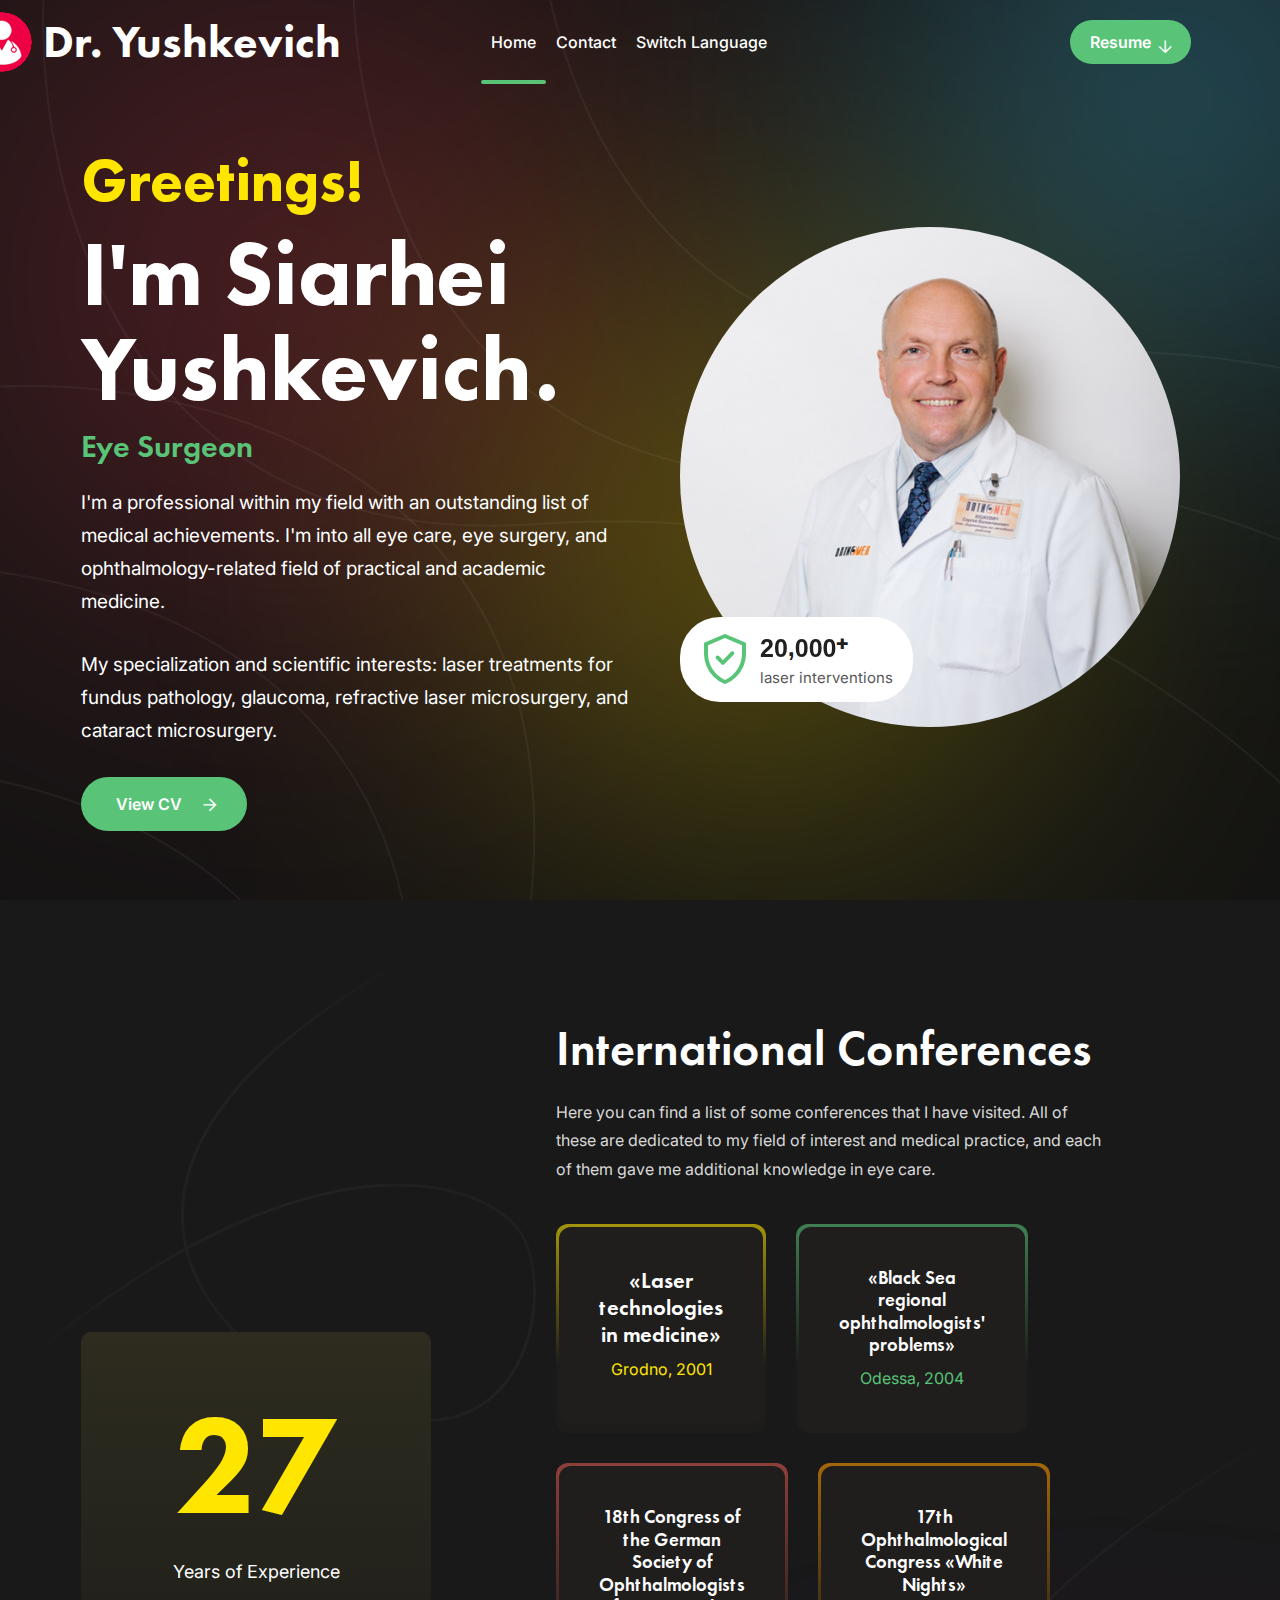
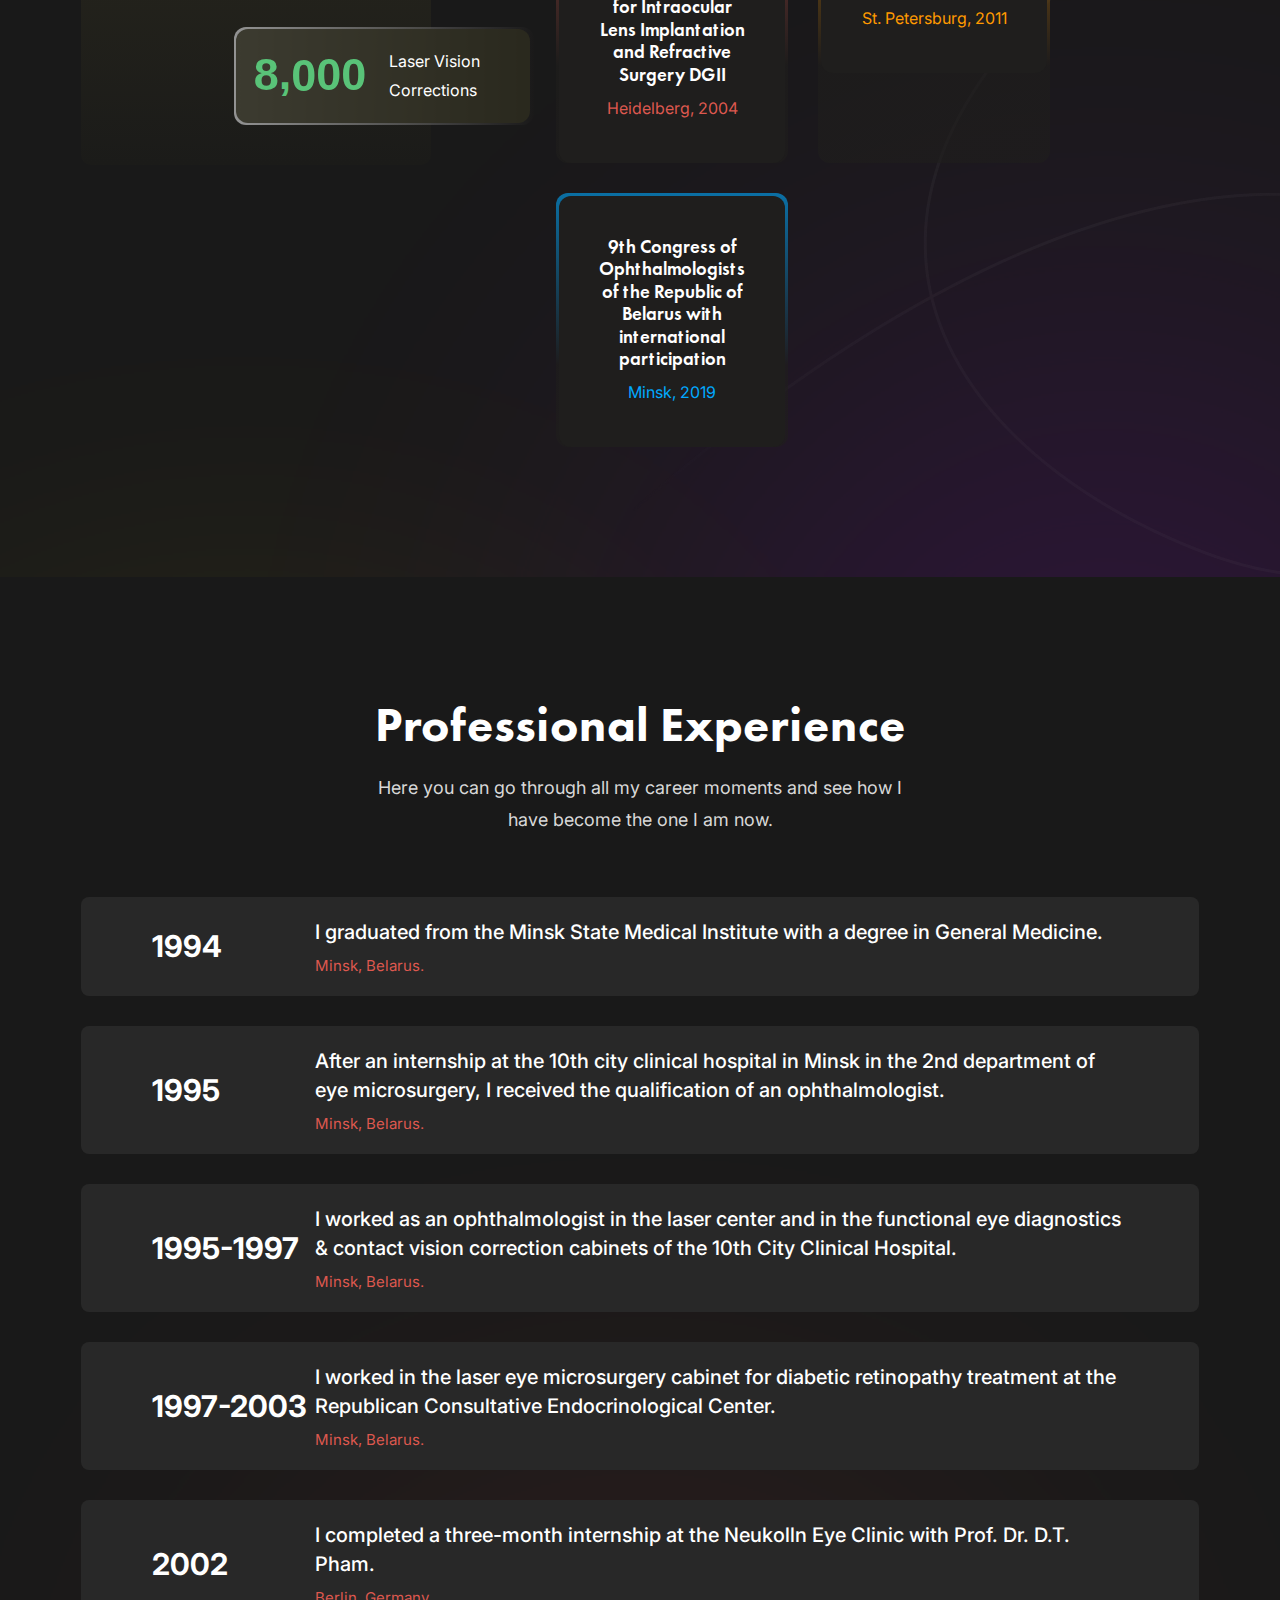
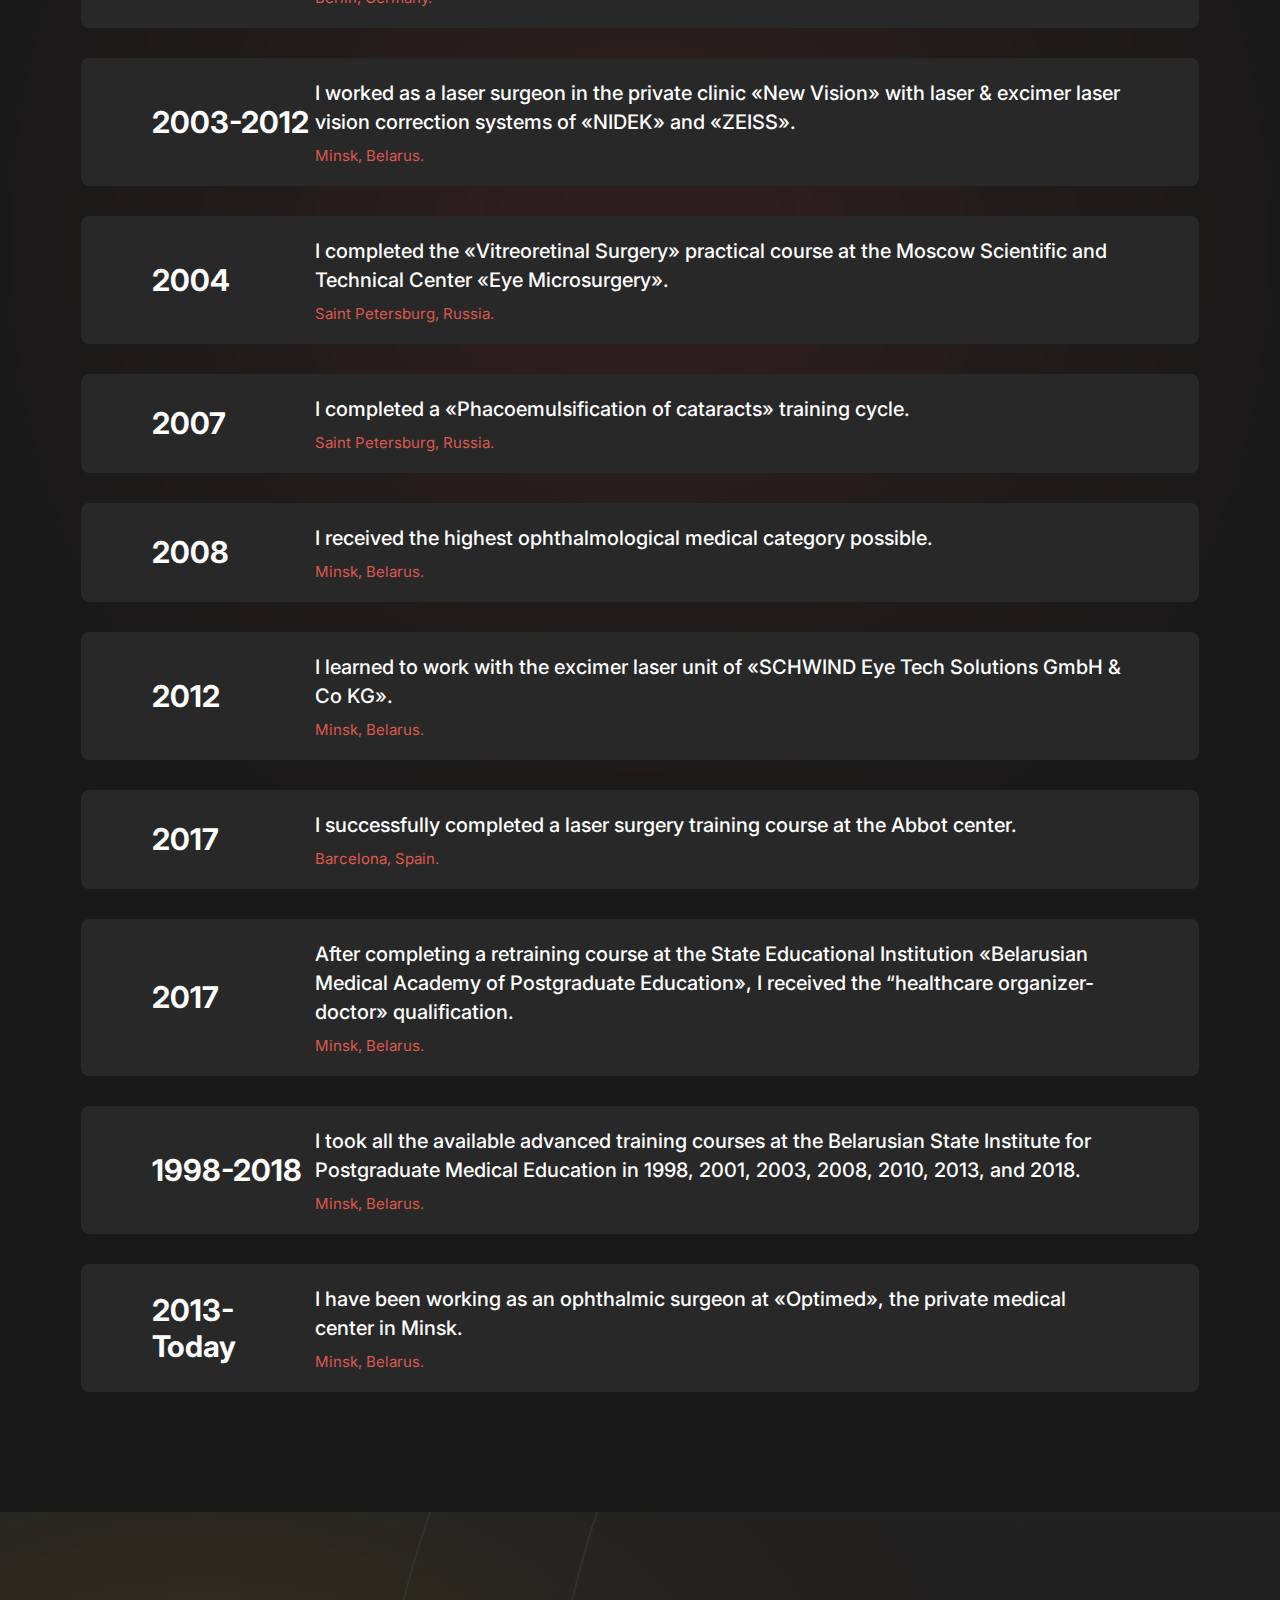
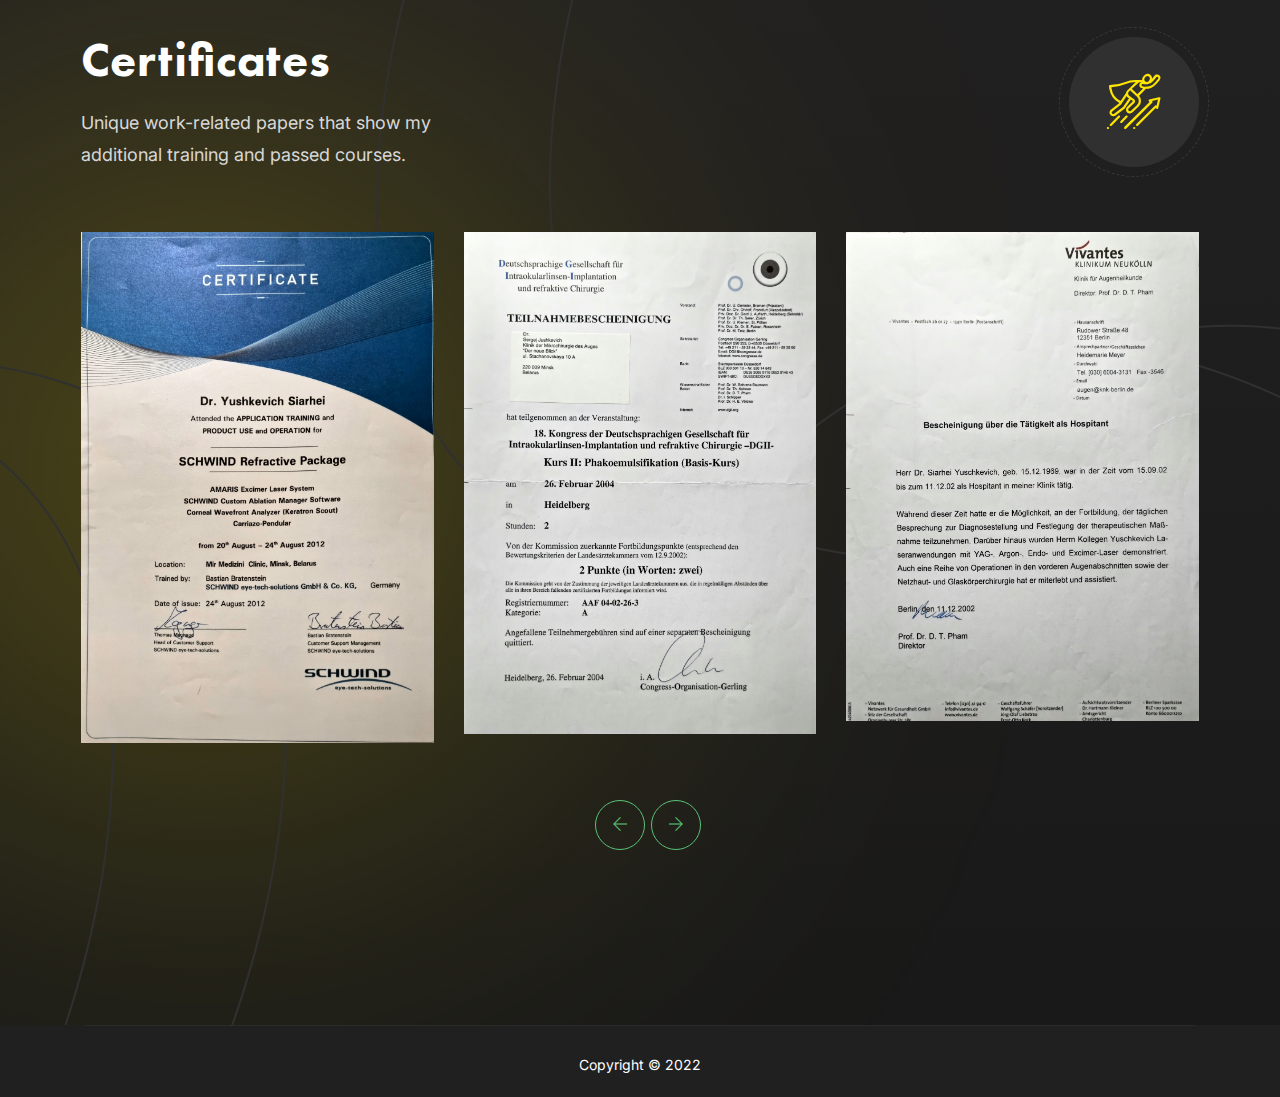
==== commit cad37396: "Update index.html" ====
--- a/index.html
+++ b/index.html
@@ -108,8 +108,8 @@
                             <div class="col-xl-6 col-lg-6 col-12">
                                 <div class="wpo-static-hero-inner">
                                     <div data-swiper-parallax="300" class="slide-title">
-                                        <h2><span>Hello,</span>
-                                            I'm Sergey.</h2>
+                                        <h2><span>Greetings!</span>
+                                            I'm Siarhei Yushkevich.</h2>
                                     </div>
                                     <div data-swiper-parallax="300" class="slide-sub-title">
                                         <h5>Eye Surgeon</h5>
@@ -135,7 +135,7 @@
                                 <i class="fi flaticon-verified"></i>
                             </div>
                             <div class="p-text">
-                                <h3><span class="odometer" data-count="20000">00</span>+</h3>
+                                <h3><span class="odometer">20000</span>+</h3>
                                 <p>laser interventions</p>
                             </div>
                         </div>
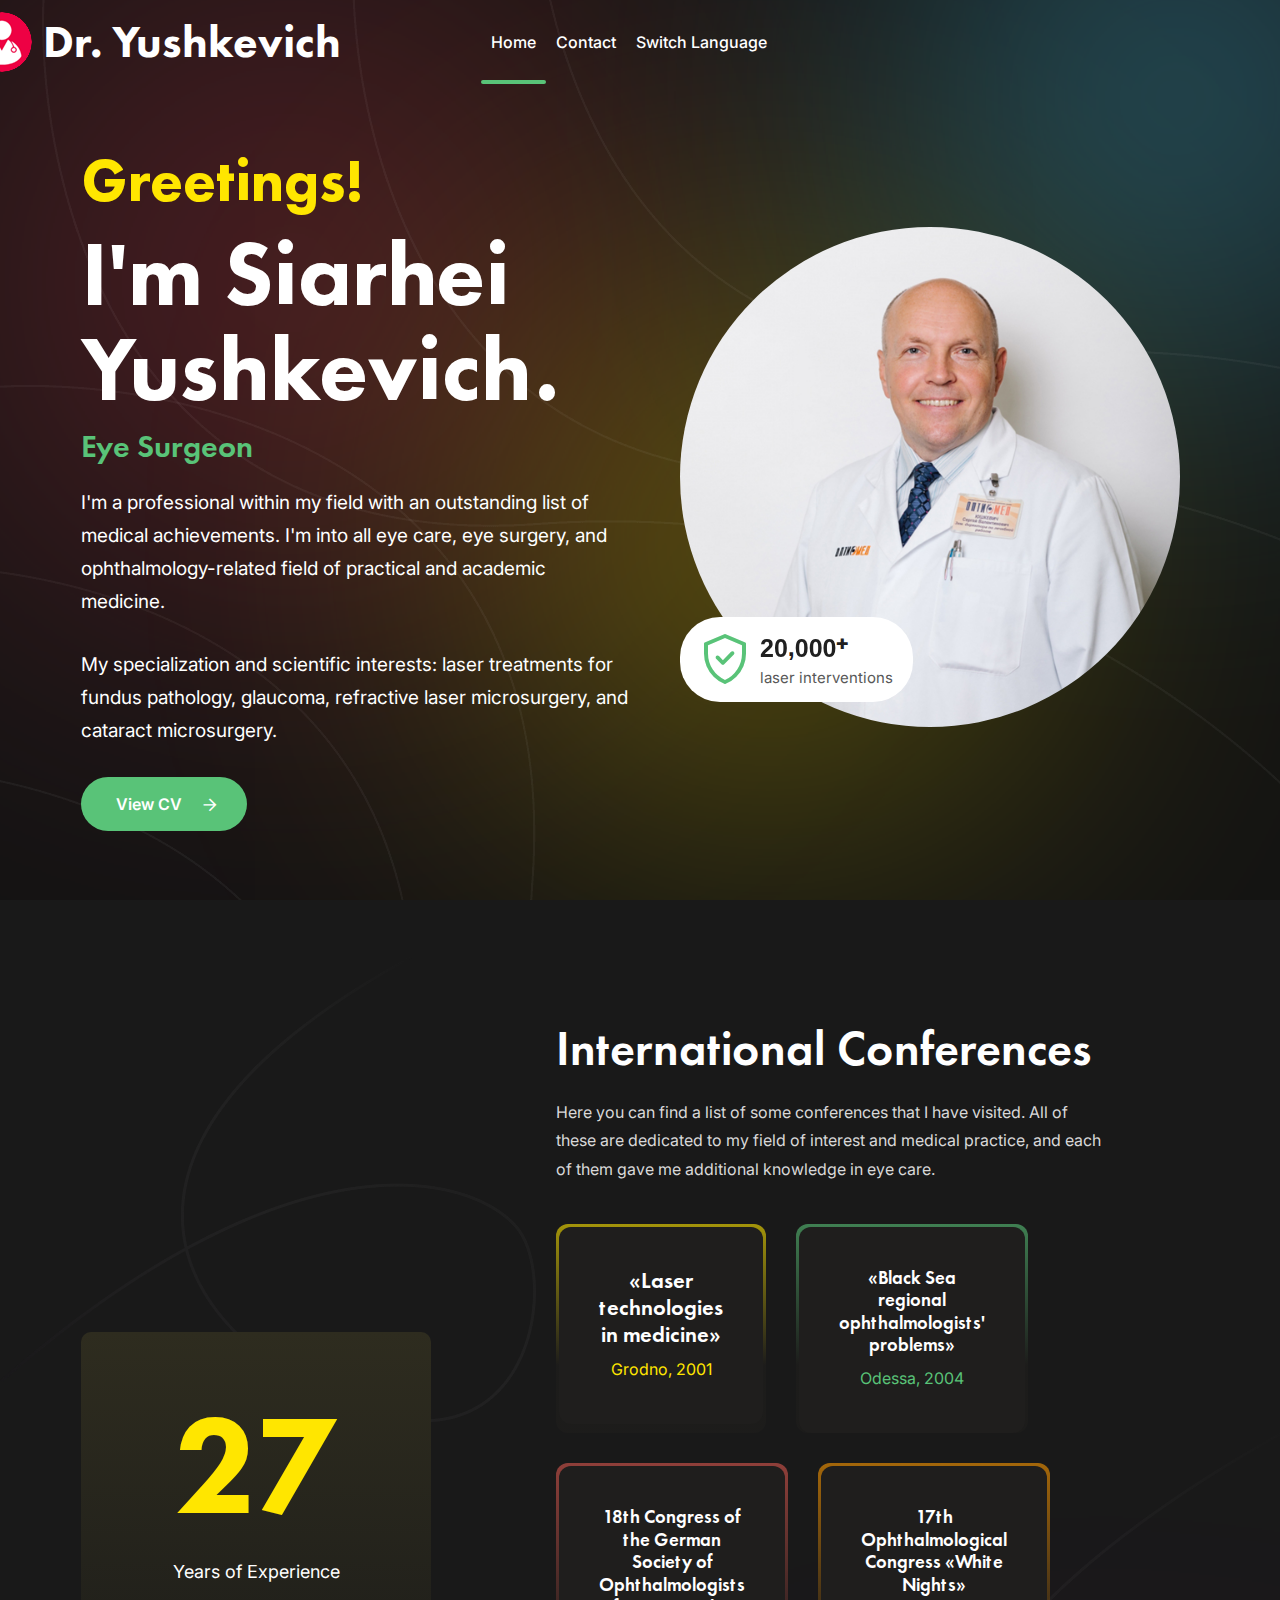
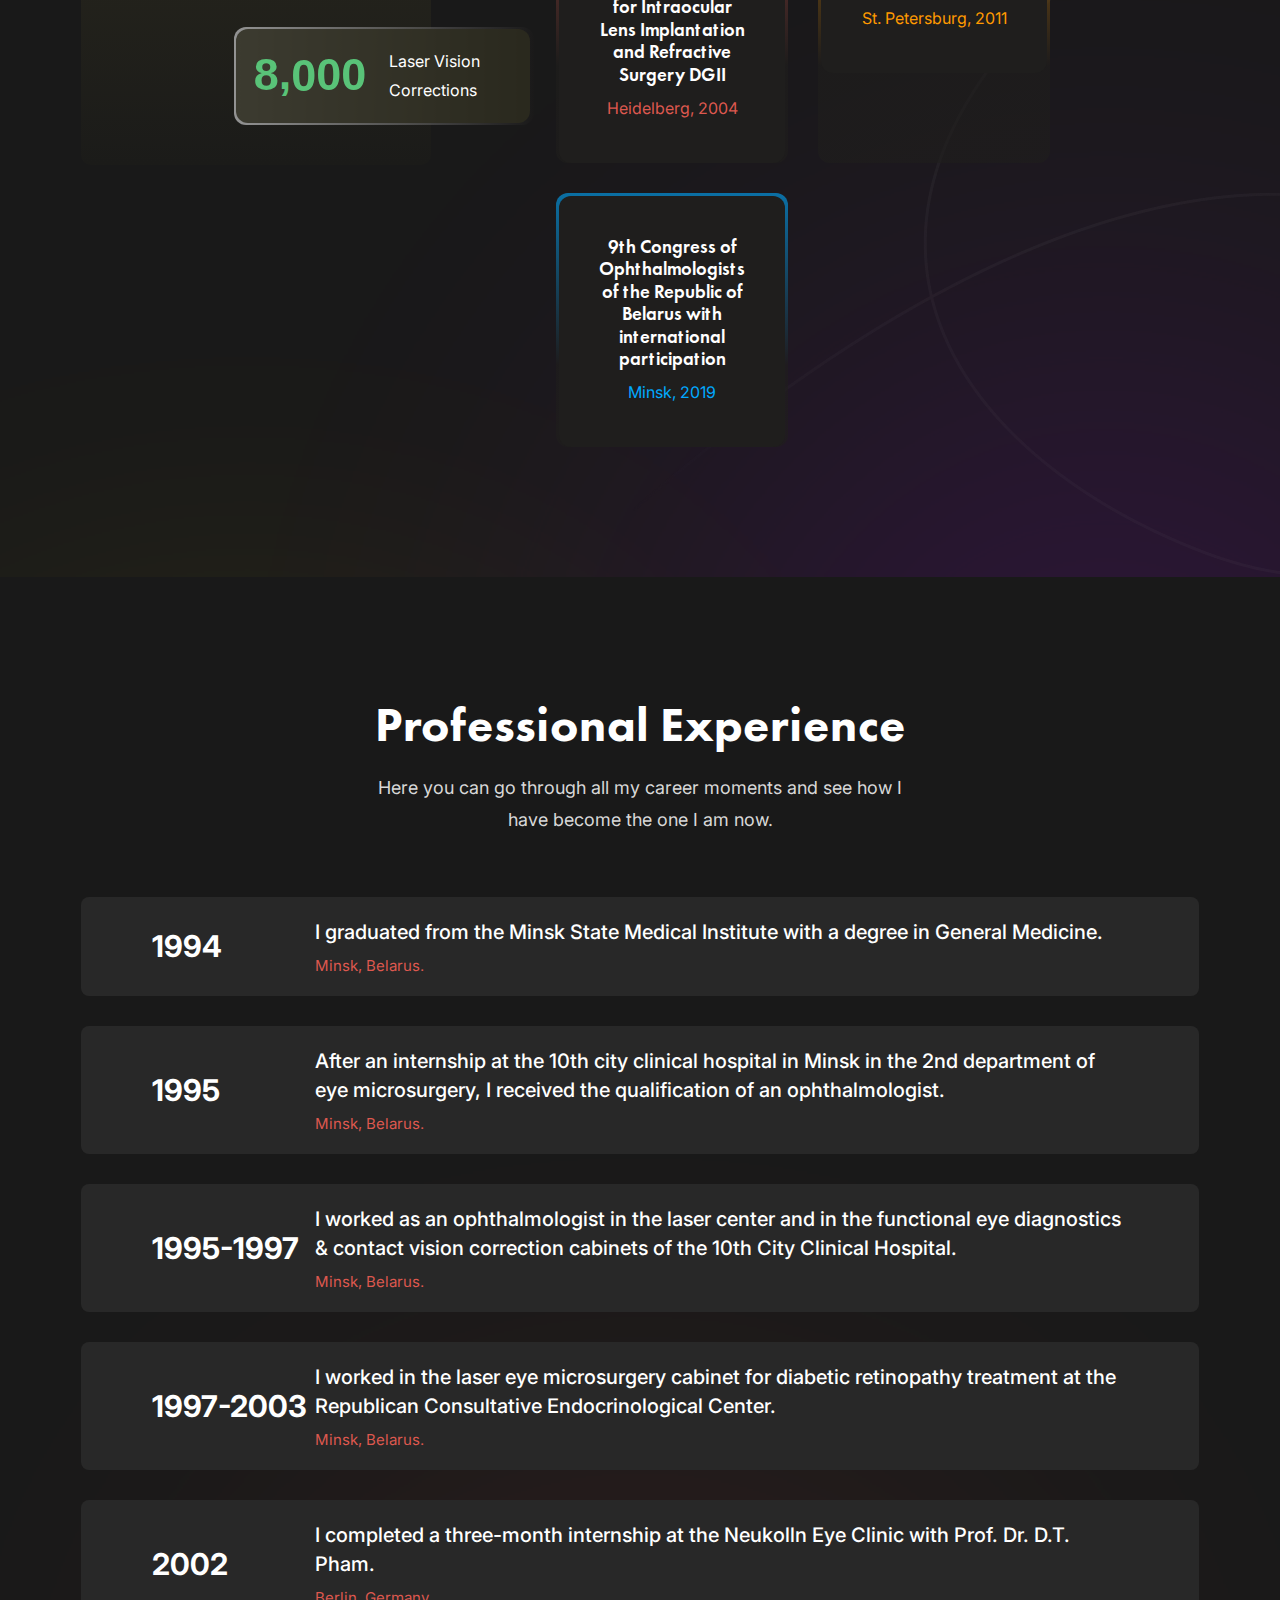
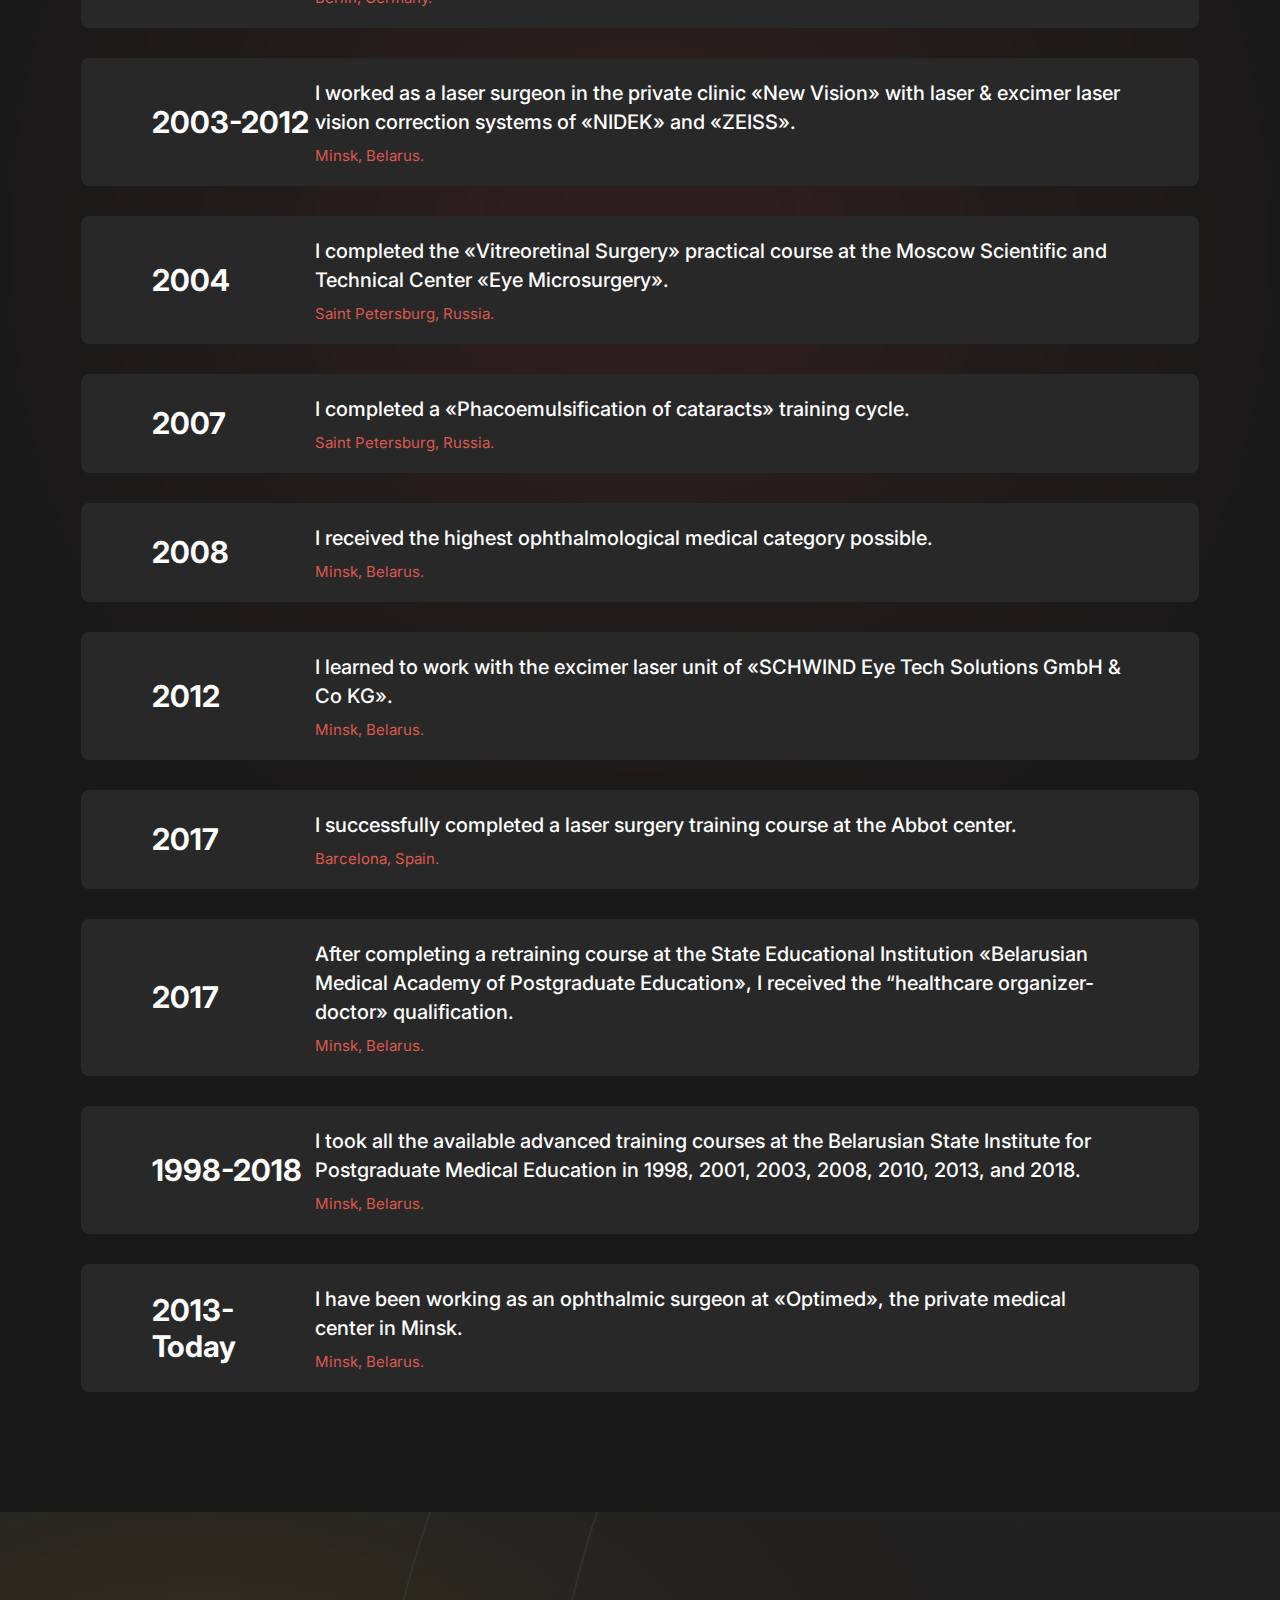
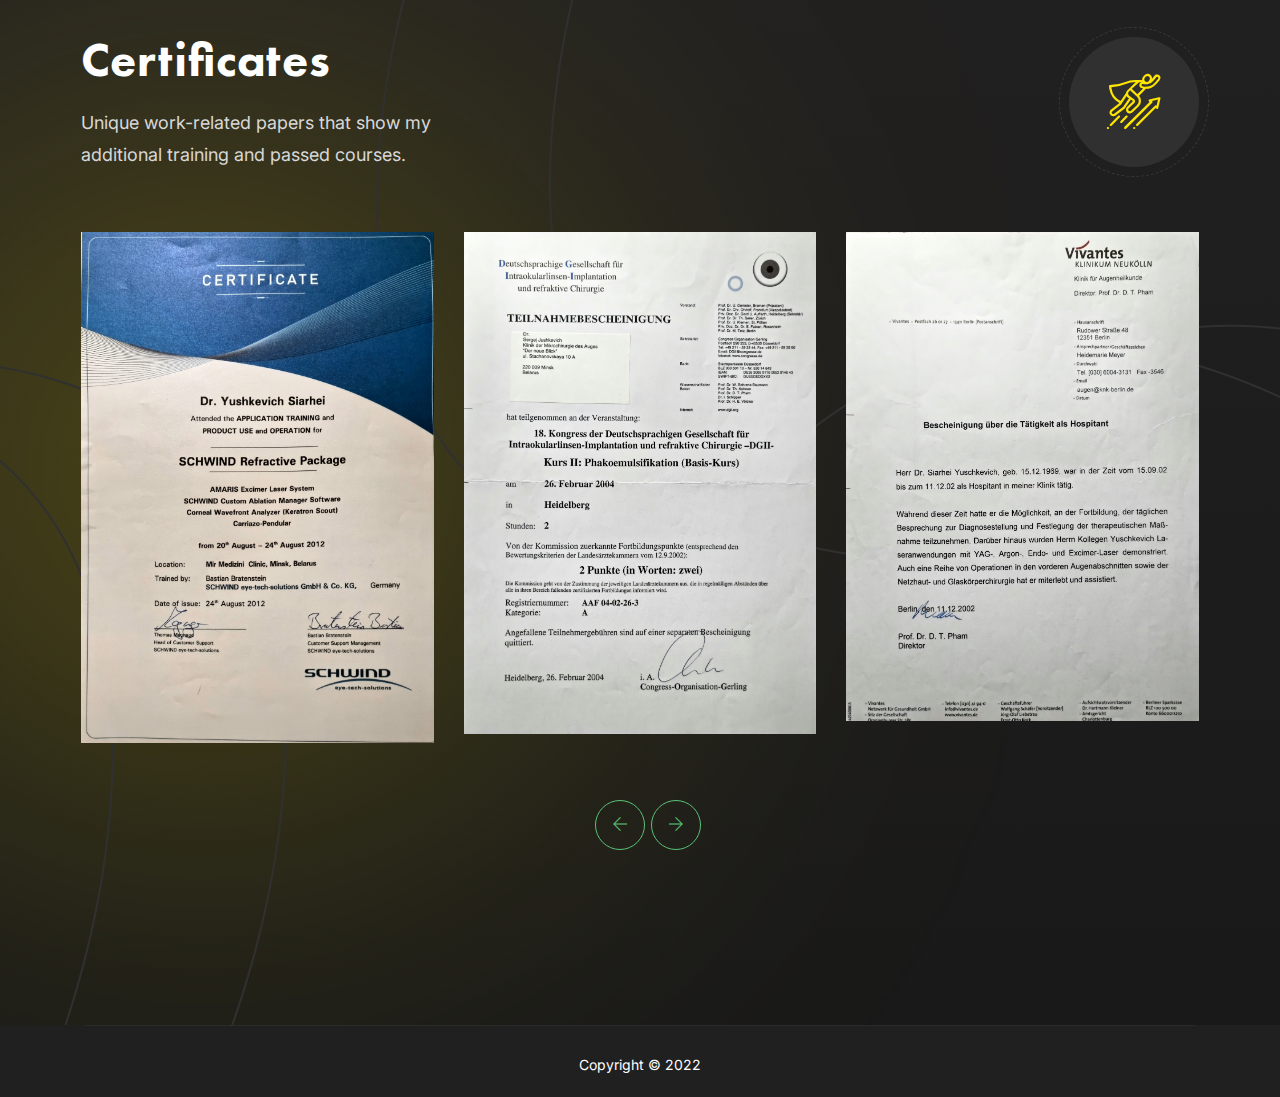
==== commit a7838ebd: "Update index.html" ====
--- a/index.html
+++ b/index.html
@@ -84,13 +84,7 @@
                             </div>
                             <div class="col-lg-2 col-md-2 col-2">
                                 <div class="header-right">
-                                    <div class="header-btn">
-                                        <a class="theme-btn" download="My Cv" href="assets/images/cv.jpg"
-                                            title="ImageName">
-                                            <img class="hide-img" alt="ImageName" src="assets/images/cv.jpg">
-                                            Resume
-                                        </a>
-                                    </div>
+                                    
                                 </div>
                             </div>
                         </div>
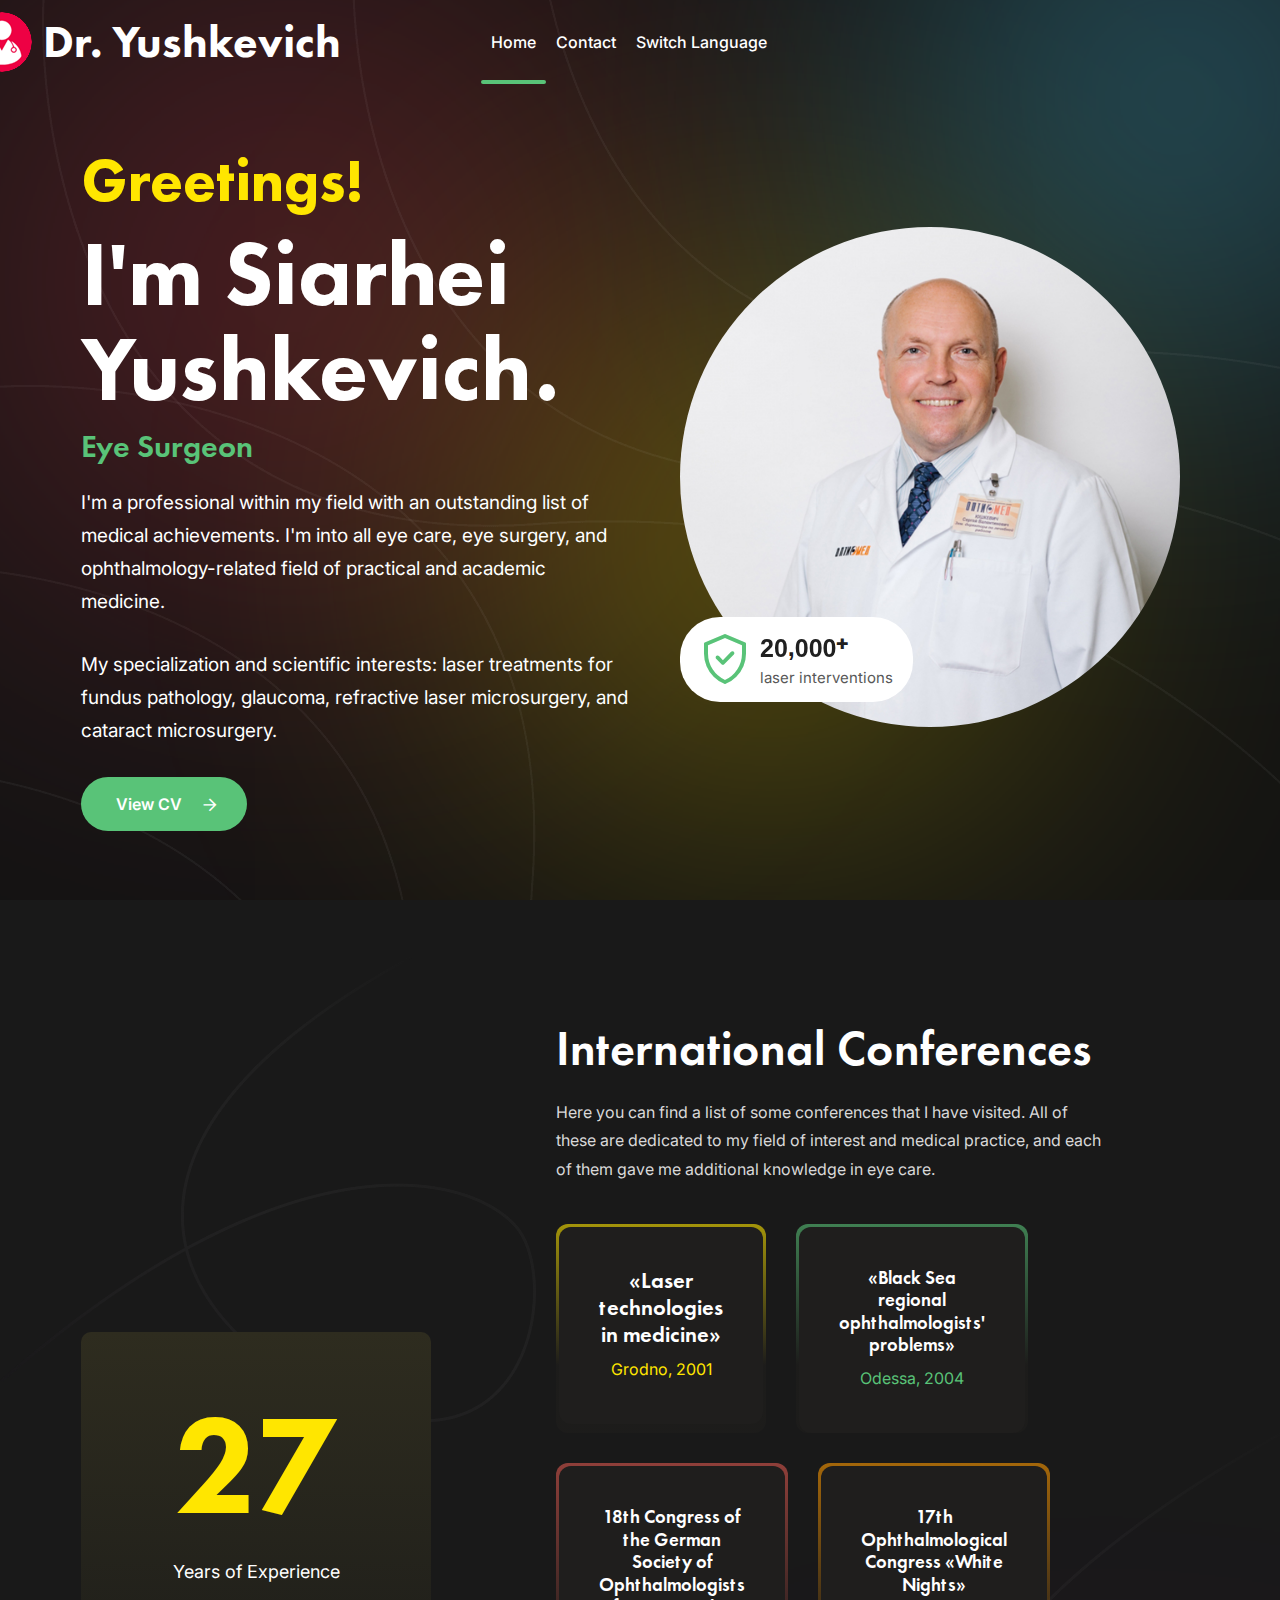
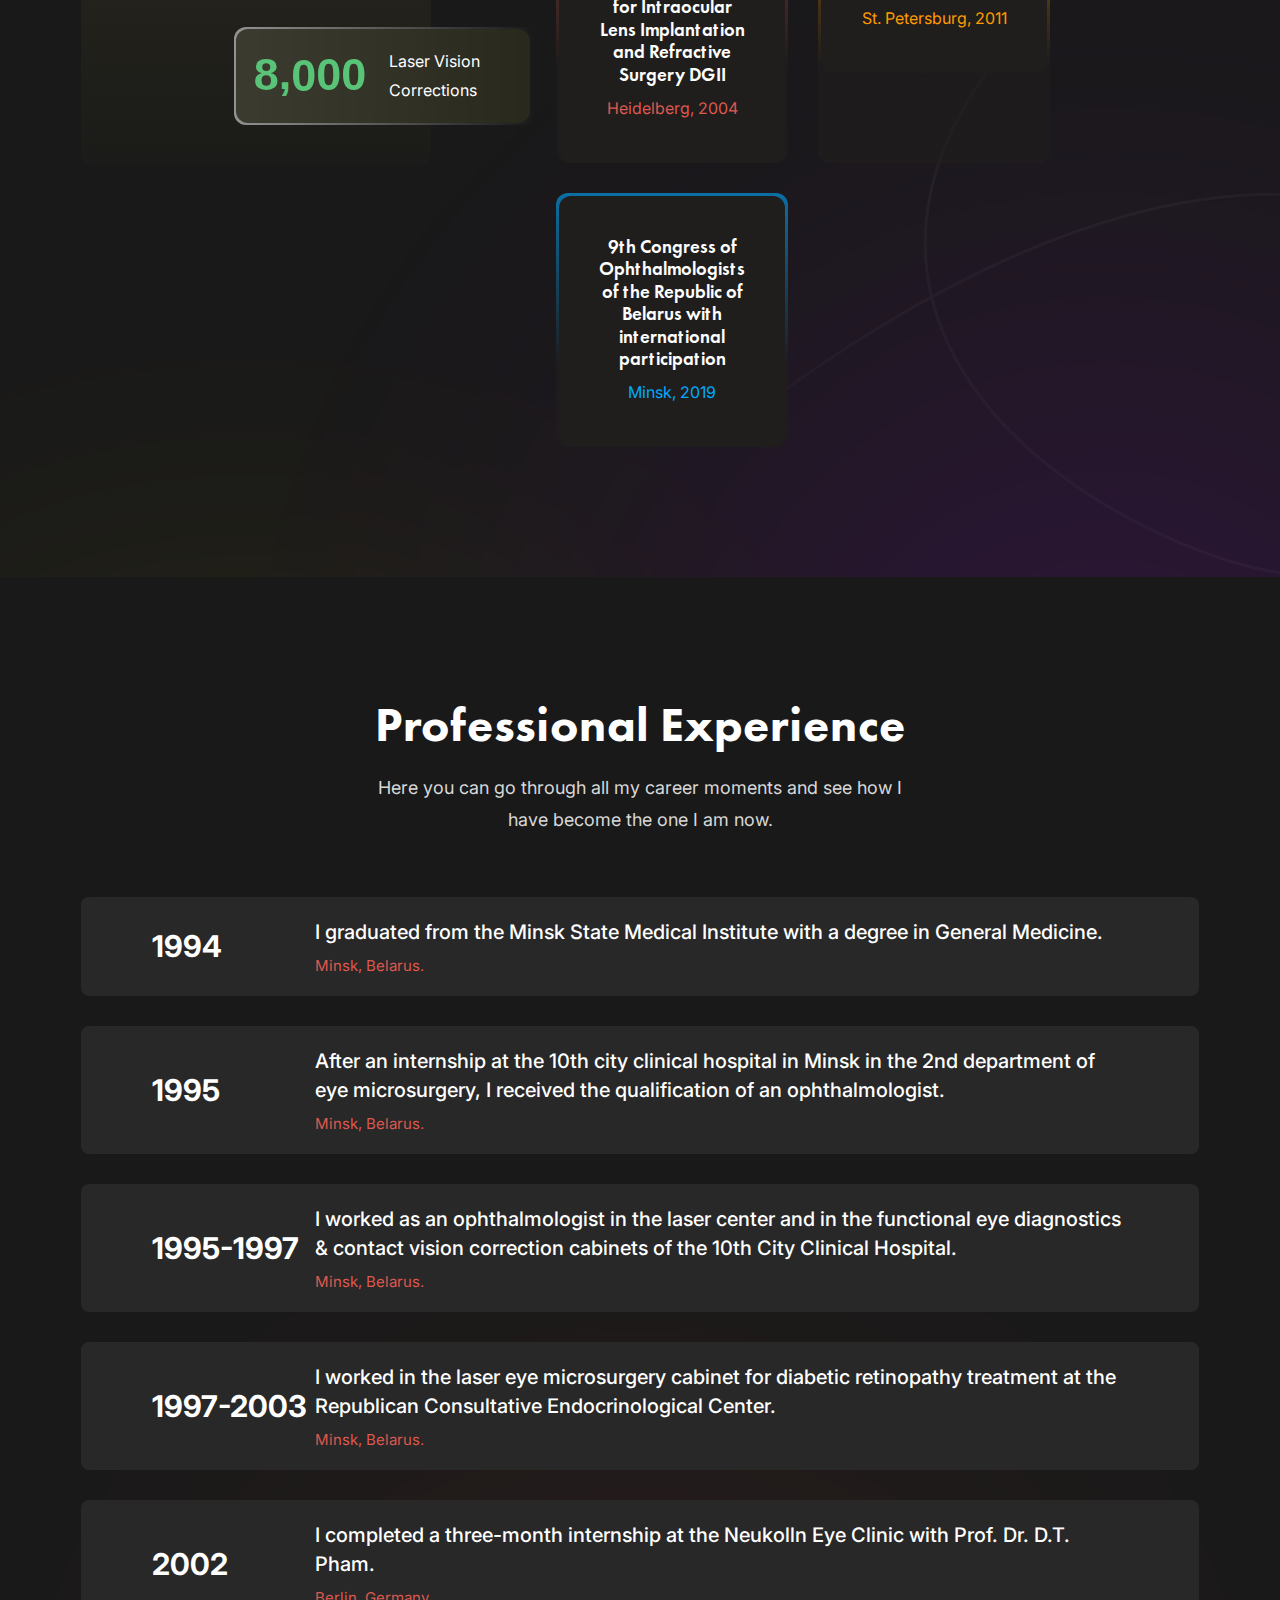
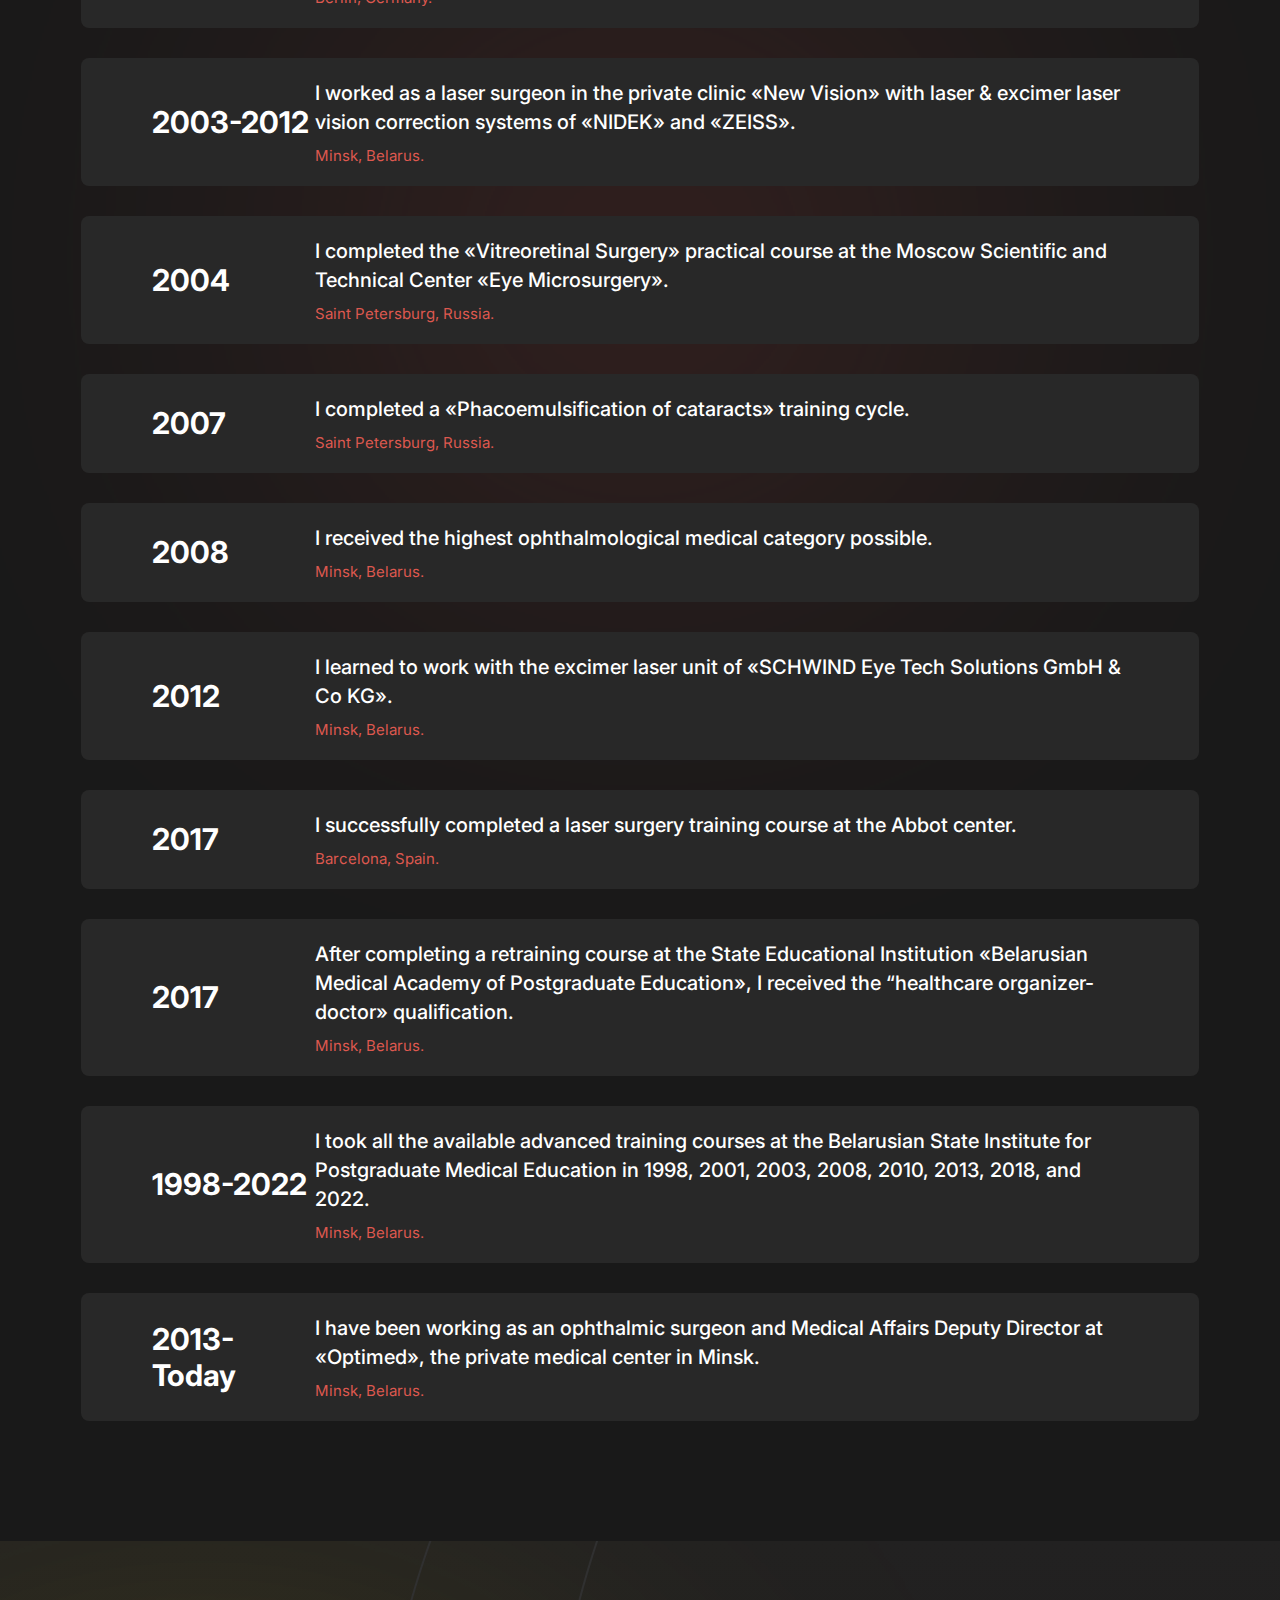
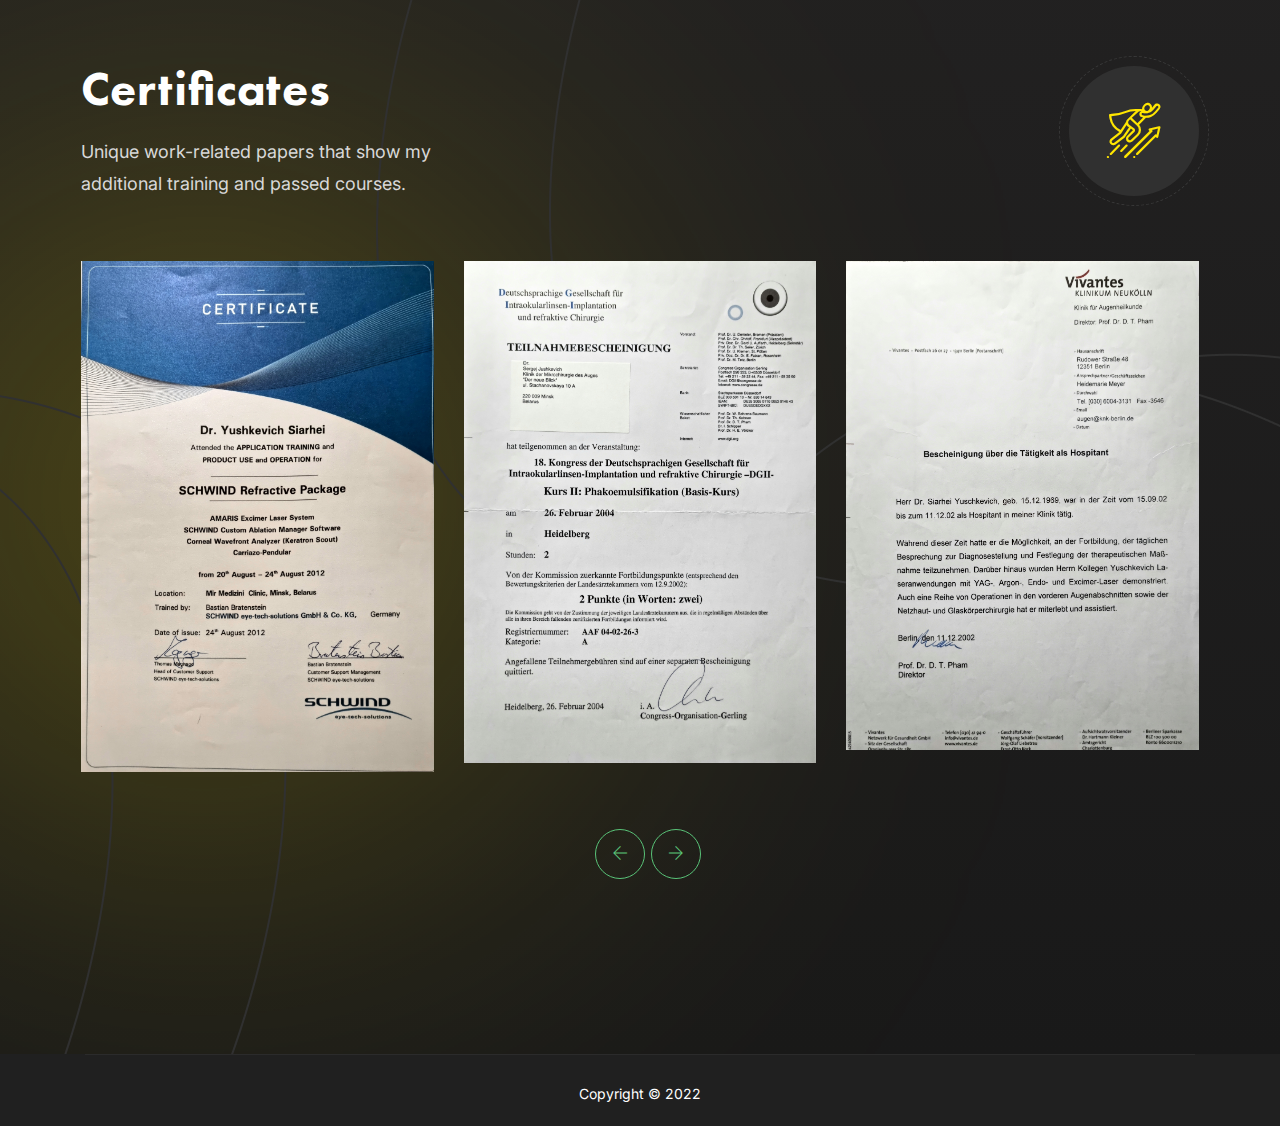
==== commit 5cfba6e0: "Update index.html" ====
--- a/index.html
+++ b/index.html
@@ -373,14 +373,14 @@
                     </div>
                     <div class="wpo-work-item">
                         <ul>
-                            <li class="date">1998-2018</li>
-                            <li class="position">I took all the available advanced training courses at the Belarusian State Institute for Postgraduate Medical Education in 1998, 2001, 2003, 2008, 2010, 2013, and 2018.<span>Minsk, Belarus.</span></li>
+                            <li class="date">1998-2022</li>
+                            <li class="position">I took all the available advanced training courses at the Belarusian State Institute for Postgraduate Medical Education in 1998, 2001, 2003, 2008, 2010, 2013, 2018, and 2022.<span>Minsk, Belarus.</span></li>
                         </ul>
                     </div>
                     <div class="wpo-work-item">
                         <ul>
                             <li class="date">2013-Today</li>
-                            <li class="position">I have been working as an ophthalmic surgeon at «Optimed», the private medical center in Minsk.<span>Minsk, Belarus.</span></li>
+                            <li class="position">I have been working as an ophthalmic surgeon and Medical Affairs Deputy Director at «Optimed», the private medical center in Minsk.<span>Minsk, Belarus.</span></li>
                         </ul>
                     </div>
 
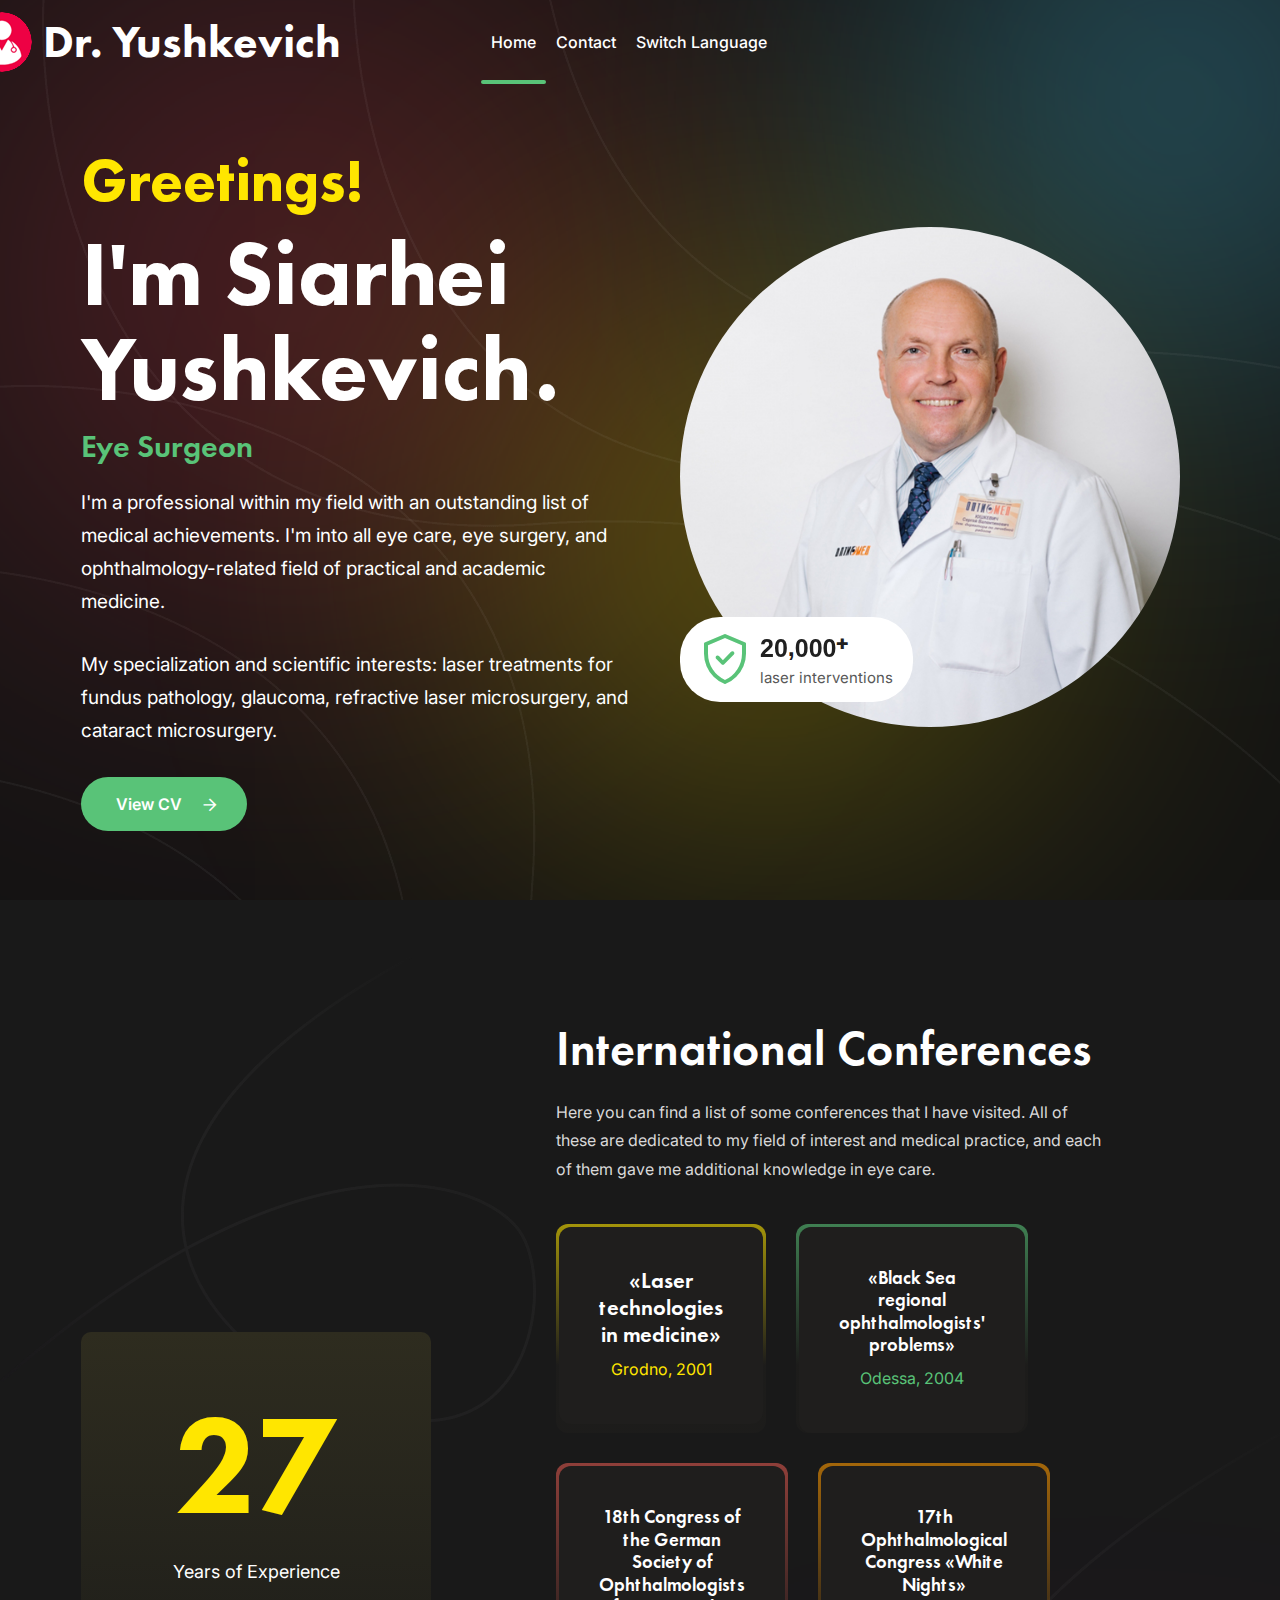
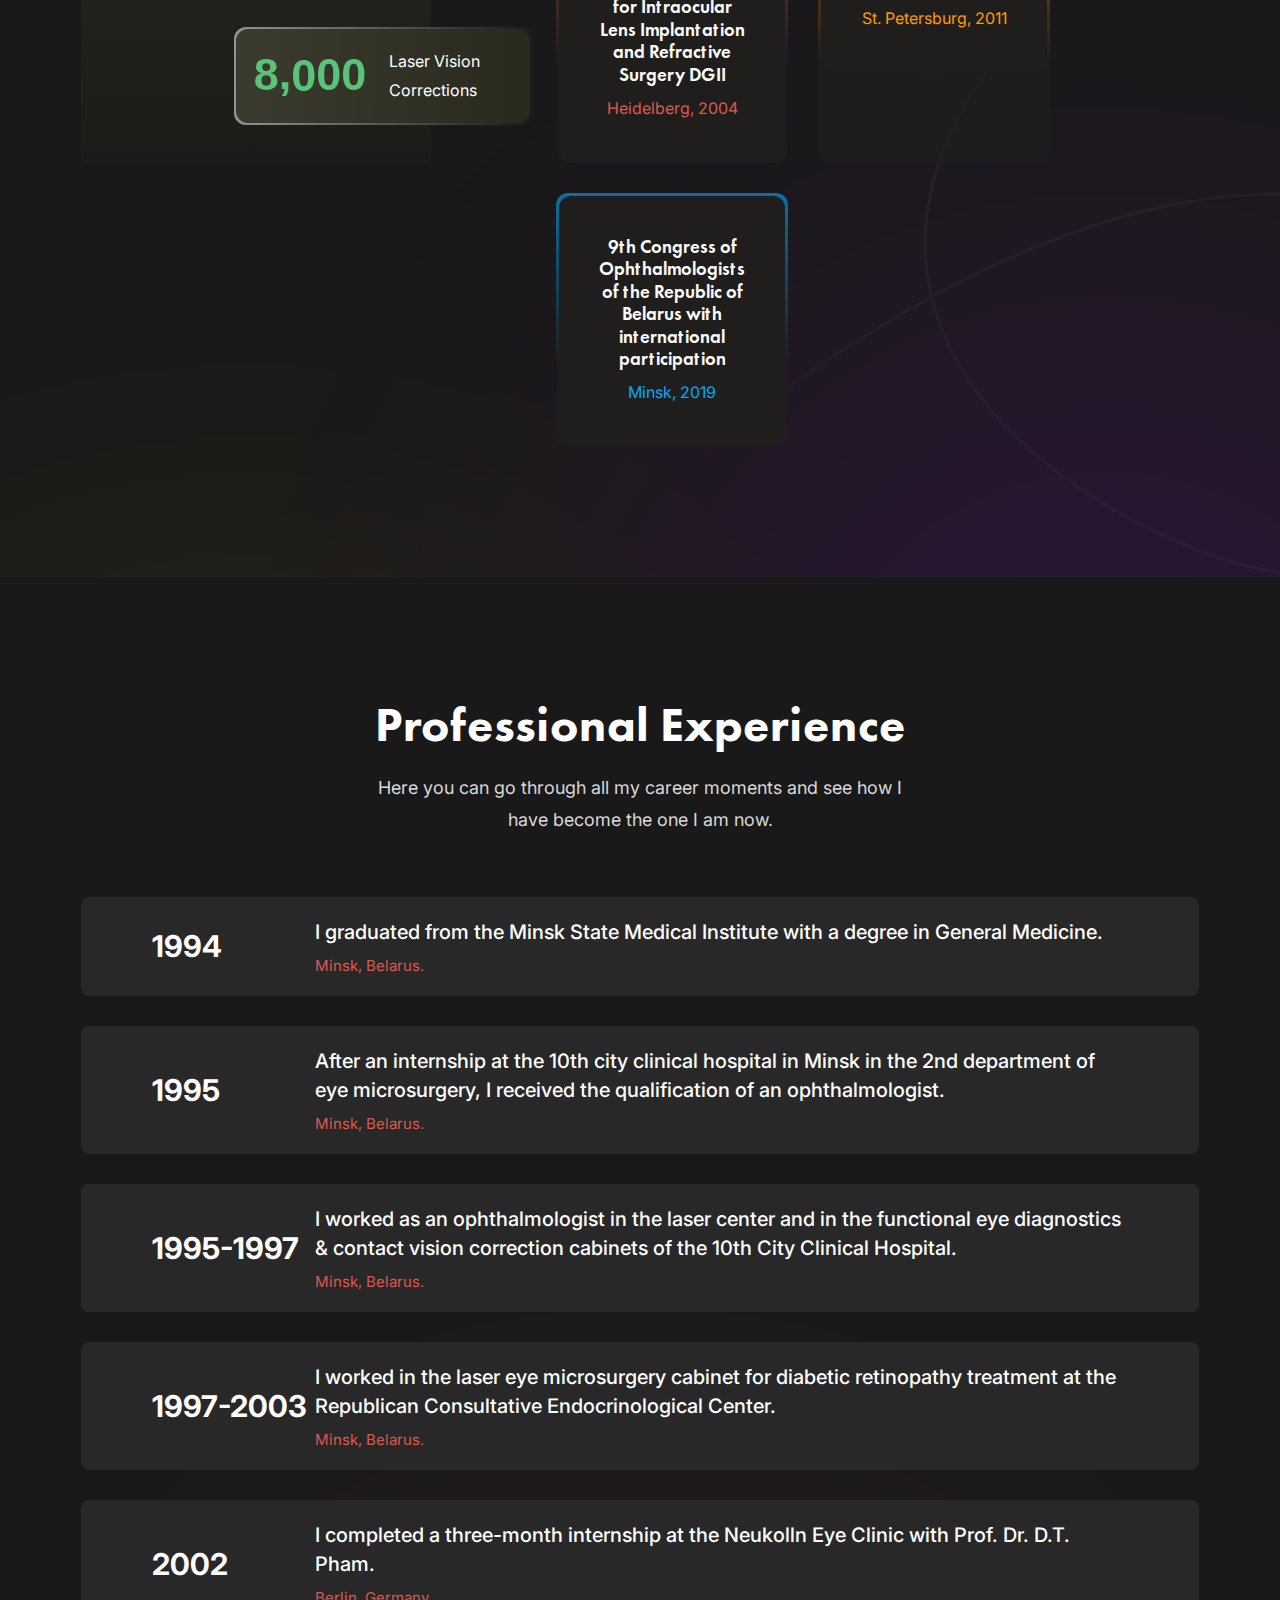
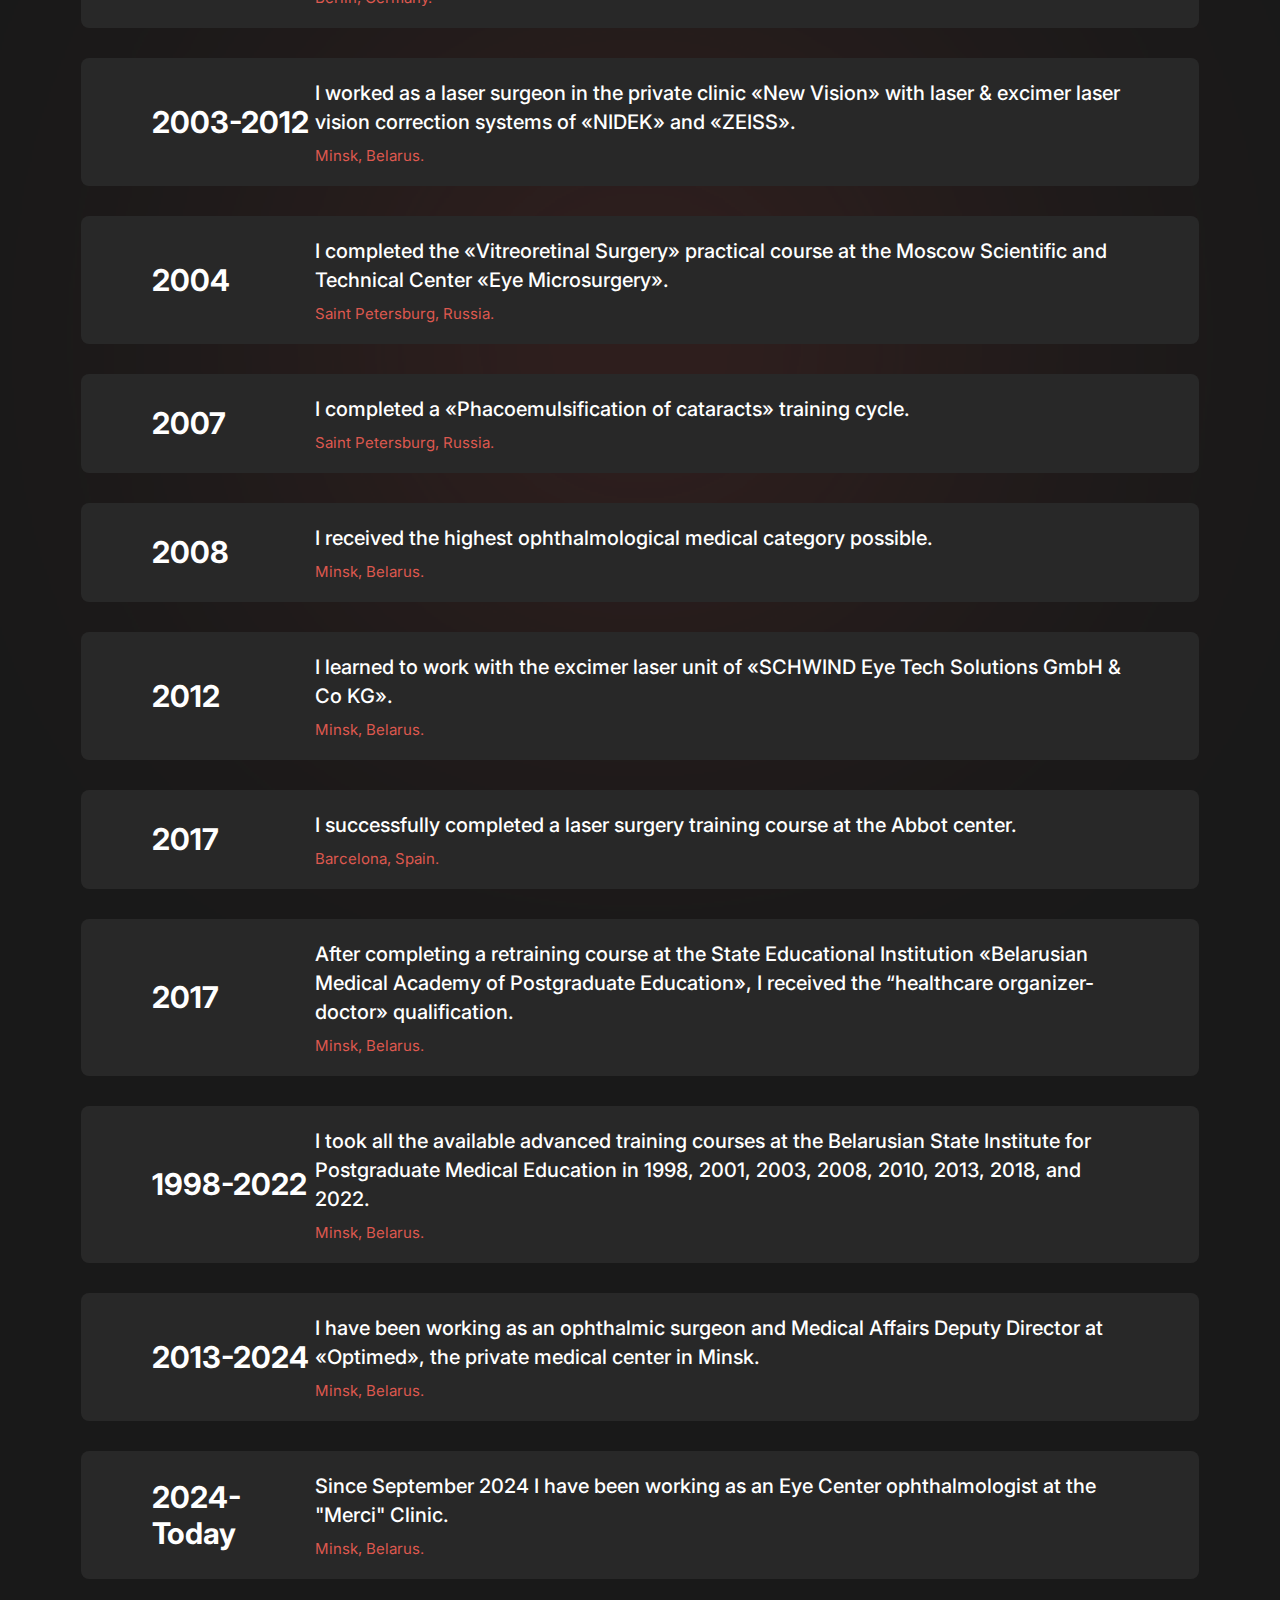
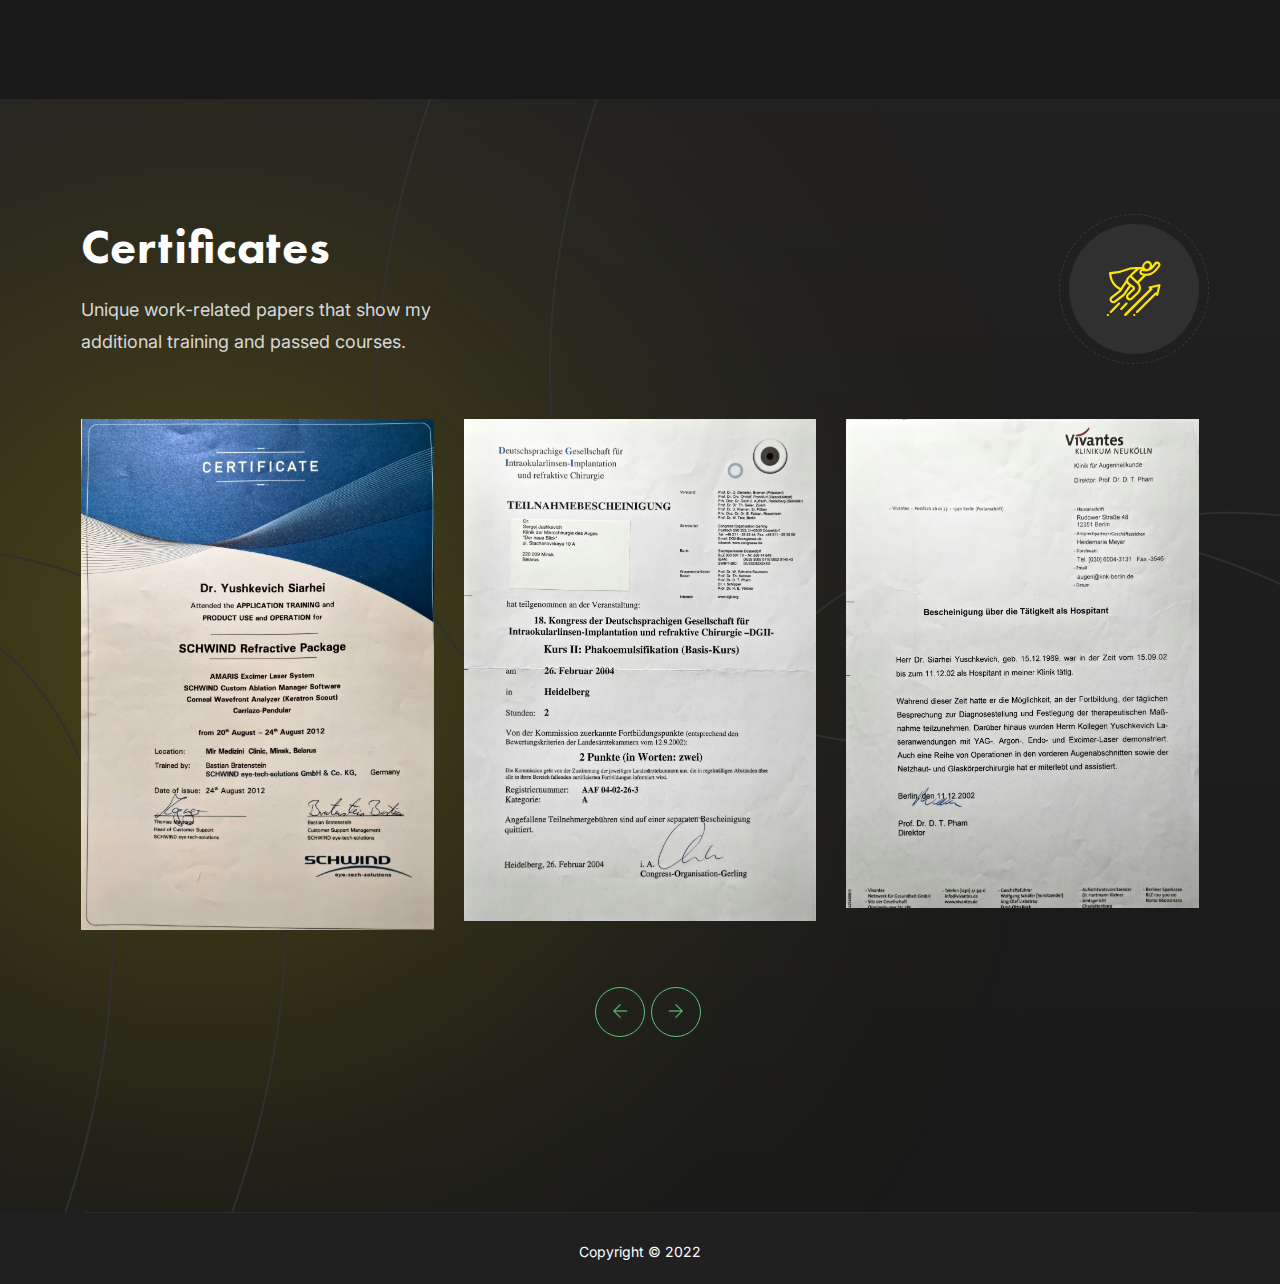
==== commit beb47d7a: "Index ENG Fix" ====
--- a/index.html
+++ b/index.html
@@ -379,8 +379,14 @@
                     </div>
                     <div class="wpo-work-item">
                         <ul>
-                            <li class="date">2013-Today</li>
+                            <li class="date">2013-2024</li>
                             <li class="position">I have been working as an ophthalmic surgeon and Medical Affairs Deputy Director at «Optimed», the private medical center in Minsk.<span>Minsk, Belarus.</span></li>
+                        </ul>
+                    </div>
+                    <div class="wpo-work-item">
+                        <ul>
+                            <li class="date">2024-Today</li>
+                            <li class="position">Since September 2024 I have been working as an Eye Center ophthalmologist at the "Merci" Clinic.<span>Minsk, Belarus.</span></li>
                         </ul>
                     </div>
 
